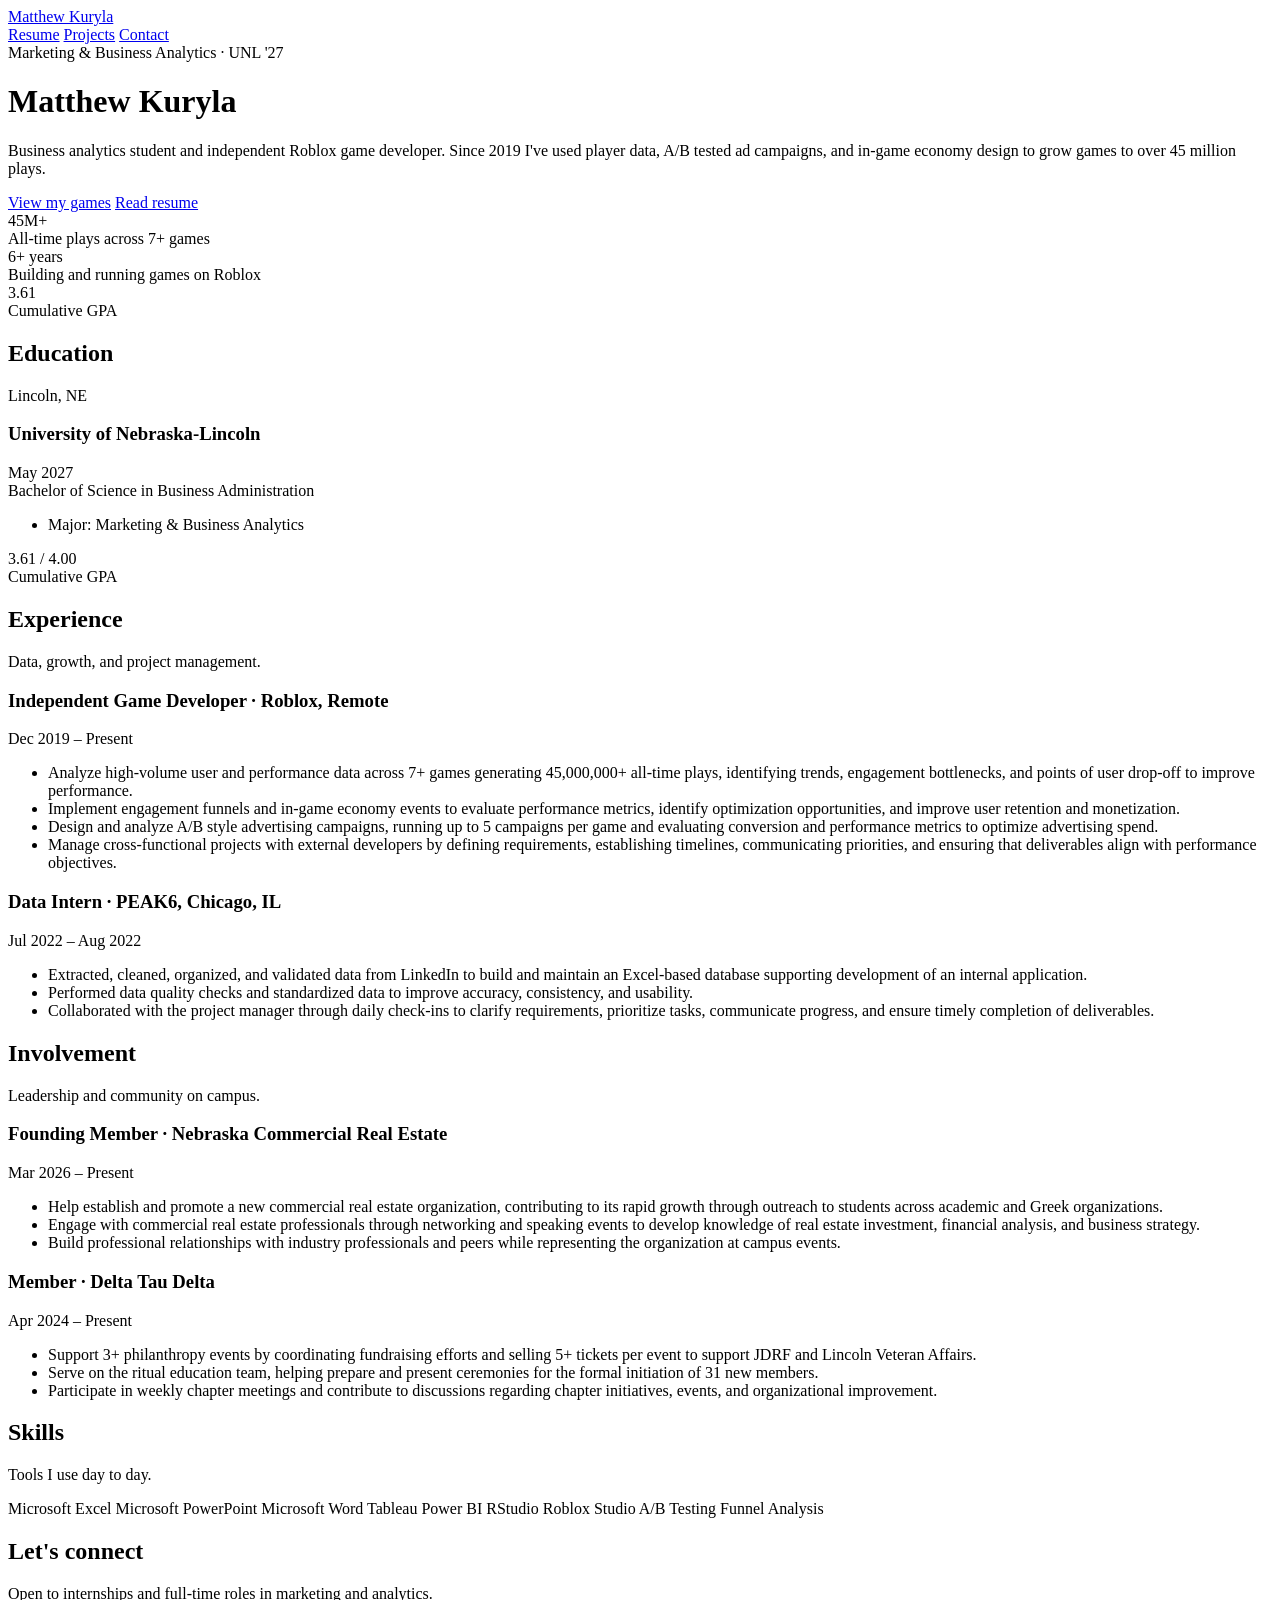
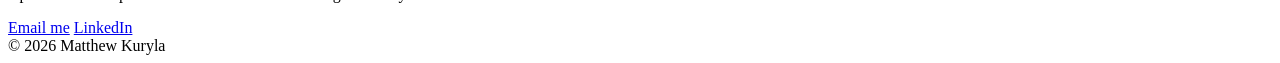
==== index.html @ f6abcd12 "Add files via upload" ====
<!DOCTYPE html>
<html lang="en">
<head>
  <meta charset="UTF-8">
  <meta name="viewport" content="width=device-width, initial-scale=1.0">
  <title>Matthew Kuryla</title>
  <meta name="description" content="Matthew Kuryla: marketing & business analytics student at the University of Nebraska-Lincoln and independent Roblox game developer with 45M+ plays.">
  <link rel="preconnect" href="https://fonts.googleapis.com">
  <link rel="preconnect" href="https://fonts.gstatic.com" crossorigin>
  <link href="https://fonts.googleapis.com/css2?family=Inter:wght@400;500;600;700;800&display=swap" rel="stylesheet">
  <link rel="stylesheet" href="css/style.css">
</head>
<body>
  <nav class="nav">
    <div class="container">
      <a class="brand" href="index.html">Matthew Kuryla</a>
      <div class="nav-links">
        <a href="index.html" class="active">Resume</a>
        <a href="projects.html">Projects</a>
        <a href="#contact">Contact</a>
      </div>
    </div>
  </nav>

  <header class="hero">
    <div class="container">
      <span class="eyebrow">Marketing &amp; Business Analytics · UNL '27</span>
      <h1>Matthew Kuryla</h1>
      <p class="lead">Business analytics student and independent Roblox game developer. Since 2019 I've used player data, A/B tested ad campaigns, and in-game economy design to grow games to over 45 million plays.</p>
      <div class="btn-row">
        <a class="btn btn-primary" href="projects.html">View my games</a>
        <a class="btn btn-ghost" href="#experience">Read resume</a>
      </div>
      <div class="stats-strip">
        <div class="stat"><div class="num">45M+</div><div class="label">All-time plays across 7+ games</div></div>
        <div class="stat"><div class="num">6+ years</div><div class="label">Building and running games on Roblox</div></div>
        <div class="stat"><div class="num">3.61</div><div class="label">Cumulative GPA</div></div>
      </div>
    </div>
  </header>

  <section id="education">
    <div class="container">
      <h2 class="section-title">Education</h2>
      <p class="section-sub">Lincoln, NE</p>
      <div class="edu-grid">
        <div class="card entry">
          <div class="entry-head">
            <h3>University of Nebraska-Lincoln</h3>
            <span class="date">May 2027</span>
          </div>
          <div class="org">Bachelor of Science in Business Administration</div>
          <ul>
            <li>Major: Marketing &amp; Business Analytics</li>
          </ul>
        </div>
        <div class="card edu-meta">
          <div class="num">3.61 / 4.00</div>
          <div class="org">Cumulative GPA</div>
        </div>
      </div>
    </div>
  </section>

  <section id="experience">
    <div class="container">
      <h2 class="section-title">Experience</h2>
      <p class="section-sub">Data, growth, and project management.</p>
      <div class="timeline">
        <article class="card entry">
          <div class="entry-head">
            <h3>Independent Game Developer <span class="org">· Roblox, Remote</span></h3>
            <span class="date">Dec 2019 – Present</span>
          </div>
          <ul>
            <li>Analyze high-volume user and performance data across 7+ games generating 45,000,000+ all-time plays, identifying trends, engagement bottlenecks, and points of user drop-off to improve performance.</li>
            <li>Implement engagement funnels and in-game economy events to evaluate performance metrics, identify optimization opportunities, and improve user retention and monetization.</li>
            <li>Design and analyze A/B style advertising campaigns, running up to 5 campaigns per game and evaluating conversion and performance metrics to optimize advertising spend.</li>
            <li>Manage cross-functional projects with external developers by defining requirements, establishing timelines, communicating priorities, and ensuring that deliverables align with performance objectives.</li>
          </ul>
        </article>
        <article class="card entry">
          <div class="entry-head">
            <h3>Data Intern <span class="org">· PEAK6, Chicago, IL</span></h3>
            <span class="date">Jul 2022 – Aug 2022</span>
          </div>
          <ul>
            <li>Extracted, cleaned, organized, and validated data from LinkedIn to build and maintain an Excel-based database supporting development of an internal application.</li>
            <li>Performed data quality checks and standardized data to improve accuracy, consistency, and usability.</li>
            <li>Collaborated with the project manager through daily check-ins to clarify requirements, prioritize tasks, communicate progress, and ensure timely completion of deliverables.</li>
          </ul>
        </article>
      </div>
    </div>
  </section>

  <section id="involvement">
    <div class="container">
      <h2 class="section-title">Involvement</h2>
      <p class="section-sub">Leadership and community on campus.</p>
      <div class="timeline">
        <article class="card entry">
          <div class="entry-head">
            <h3>Founding Member <span class="org">· Nebraska Commercial Real Estate</span></h3>
            <span class="date">Mar 2026 – Present</span>
          </div>
          <ul>
            <li>Help establish and promote a new commercial real estate organization, contributing to its rapid growth through outreach to students across academic and Greek organizations.</li>
            <li>Engage with commercial real estate professionals through networking and speaking events to develop knowledge of real estate investment, financial analysis, and business strategy.</li>
            <li>Build professional relationships with industry professionals and peers while representing the organization at campus events.</li>
          </ul>
        </article>
        <article class="card entry">
          <div class="entry-head">
            <h3>Member <span class="org">· Delta Tau Delta</span></h3>
            <span class="date">Apr 2024 – Present</span>
          </div>
          <ul>
            <li>Support 3+ philanthropy events by coordinating fundraising efforts and selling 5+ tickets per event to support JDRF and Lincoln Veteran Affairs.</li>
            <li>Serve on the ritual education team, helping prepare and present ceremonies for the formal initiation of 31 new members.</li>
            <li>Participate in weekly chapter meetings and contribute to discussions regarding chapter initiatives, events, and organizational improvement.</li>
          </ul>
        </article>
      </div>
    </div>
  </section>

  <section id="skills">
    <div class="container">
      <h2 class="section-title">Skills</h2>
      <p class="section-sub">Tools I use day to day.</p>
      <div class="chips">
        <span class="chip">Microsoft Excel</span>
        <span class="chip">Microsoft PowerPoint</span>
        <span class="chip">Microsoft Word</span>
        <span class="chip">Tableau</span>
        <span class="chip">Power BI</span>
        <span class="chip">RStudio</span>
        <span class="chip">Roblox Studio</span>
        <span class="chip">A/B Testing</span>
        <span class="chip">Funnel Analysis</span>
      </div>
    </div>
  </section>

  <section id="contact" class="contact">
    <div class="container">
      <h2 class="section-title">Let's connect</h2>
      <p class="section-sub">Open to internships and full-time roles in marketing and analytics.</p>
      <div class="btn-row">
        <a class="btn btn-primary" href="mailto:YOUR_EMAIL_HERE">Email me</a>
        <a class="btn btn-ghost" href="YOUR_LINKEDIN_URL_HERE" target="_blank" rel="noopener">LinkedIn</a>
      </div>
    </div>
  </section>

  <footer>
    <div class="container">© <span id="year"></span> Matthew Kuryla</div>
  </footer>

  <script>document.getElementById("year").textContent = new Date().getFullYear();</script>
</body>
</html>
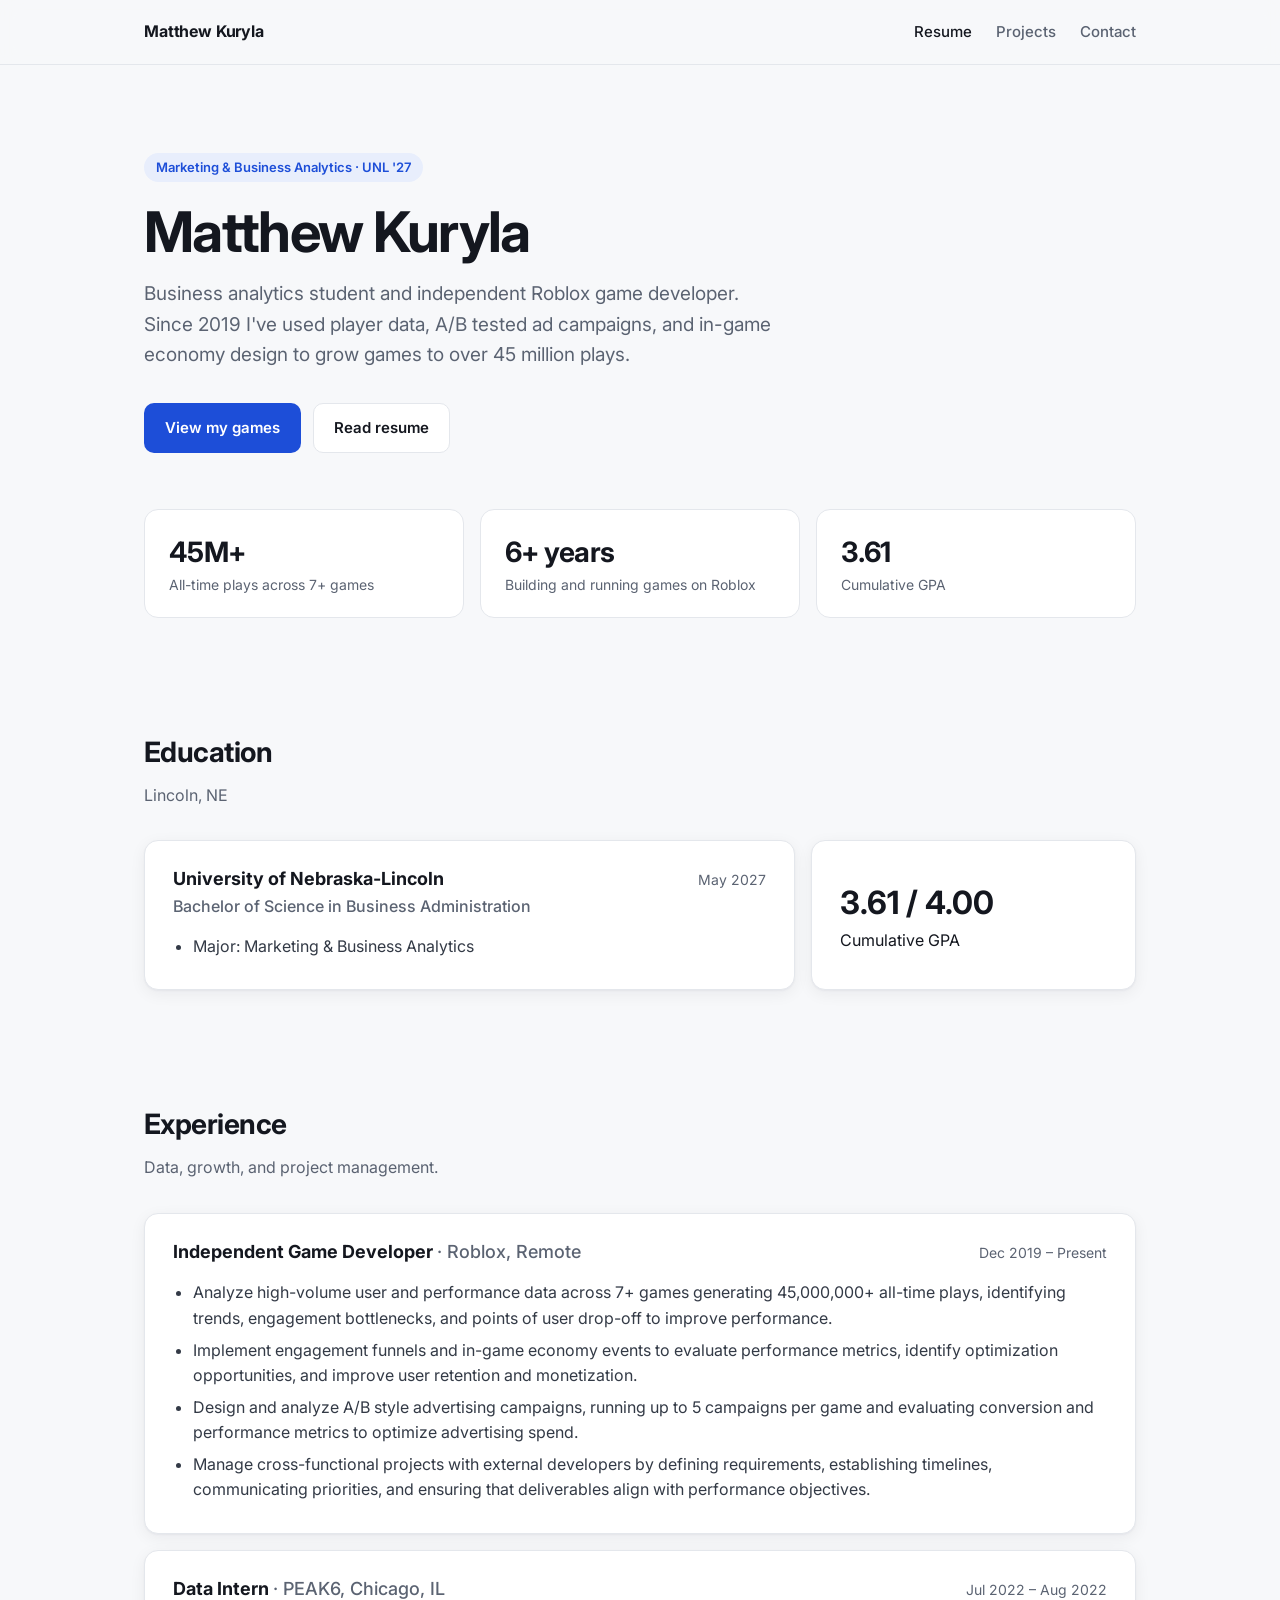
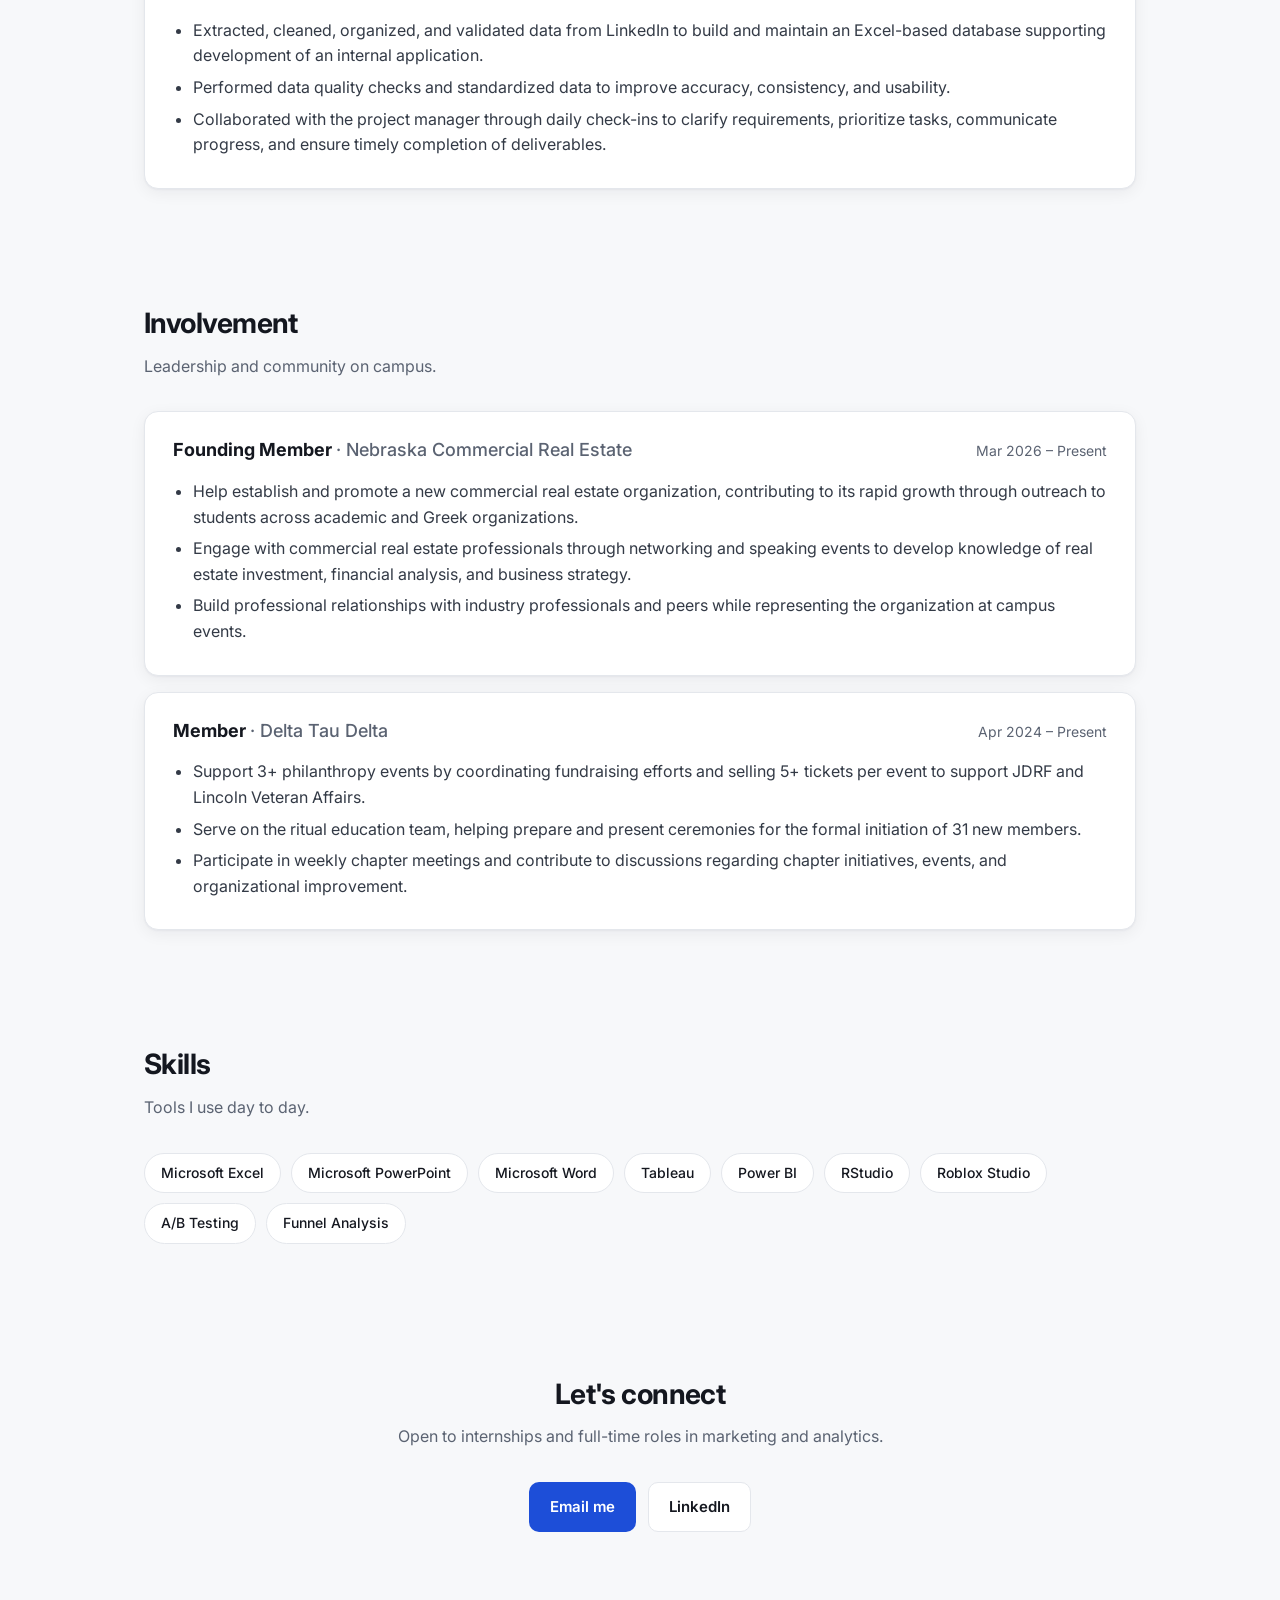
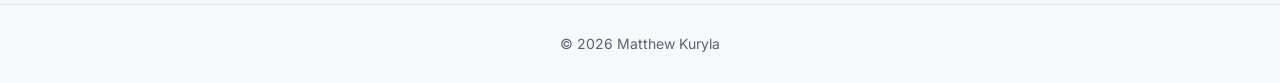
==== commit 4f927e65: "Add files via upload" ====
--- a/index.html
+++ b/index.html
@@ -8,7 +8,7 @@
   <link rel="preconnect" href="https://fonts.googleapis.com">
   <link rel="preconnect" href="https://fonts.gstatic.com" crossorigin>
   <link href="https://fonts.googleapis.com/css2?family=Inter:wght@400;500;600;700;800&display=swap" rel="stylesheet">
-  <link rel="stylesheet" href="css/style.css">
+  <link rel="stylesheet" href="style.css">
 </head>
 <body>
   <nav class="nav">
--- a/style.css
+++ b/style.css
@@ -0,0 +1,198 @@
+:root {
+  --bg: #f7f8fa;
+  --surface: #ffffff;
+  --text: #14171f;
+  --muted: #5b6372;
+  --line: #e4e7ec;
+  --accent: #1d4ed8;
+  --accent-soft: #e8eefc;
+  --live: #16a34a;
+  --radius: 14px;
+  --shadow: 0 1px 2px rgba(16, 24, 40, 0.04), 0 4px 16px rgba(16, 24, 40, 0.06);
+}
+
+* { box-sizing: border-box; }
+
+html { scroll-behavior: smooth; }
+
+body {
+  margin: 0;
+  font-family: "Inter", system-ui, -apple-system, "Segoe UI", Roboto, sans-serif;
+  background: var(--bg);
+  color: var(--text);
+  line-height: 1.6;
+  -webkit-font-smoothing: antialiased;
+}
+
+a { color: var(--accent); text-decoration: none; }
+a:hover { text-decoration: underline; }
+
+.container { max-width: 1040px; margin: 0 auto; padding: 0 24px; }
+
+.nav {
+  position: sticky;
+  top: 0;
+  z-index: 10;
+  background: rgba(247, 248, 250, 0.85);
+  backdrop-filter: blur(10px);
+  border-bottom: 1px solid var(--line);
+}
+.nav .container { display: flex; align-items: center; justify-content: space-between; height: 64px; }
+.brand { font-weight: 700; color: var(--text); letter-spacing: -0.01em; }
+.brand:hover { text-decoration: none; }
+.nav-links { display: flex; gap: 24px; }
+.nav-links a { color: var(--muted); font-weight: 500; font-size: 15px; }
+.nav-links a:hover, .nav-links a.active { color: var(--text); text-decoration: none; }
+
+.hero { padding: 88px 0 56px; }
+.eyebrow {
+  display: inline-block;
+  font-size: 13px;
+  font-weight: 600;
+  color: var(--accent);
+  background: var(--accent-soft);
+  padding: 4px 12px;
+  border-radius: 999px;
+  margin-bottom: 20px;
+}
+.hero h1 { font-size: clamp(36px, 6vw, 56px); line-height: 1.1; letter-spacing: -0.03em; margin: 0 0 16px; }
+.hero p.lead { font-size: 19px; color: var(--muted); max-width: 640px; margin: 0 0 32px; }
+
+.btn-row { display: flex; gap: 12px; flex-wrap: wrap; }
+.btn {
+  display: inline-flex;
+  align-items: center;
+  gap: 8px;
+  padding: 12px 20px;
+  border-radius: 10px;
+  font-weight: 600;
+  font-size: 15px;
+  border: 1px solid transparent;
+}
+.btn:hover { text-decoration: none; }
+.btn-primary { background: var(--accent); color: #fff; }
+.btn-primary:hover { background: #1e40af; }
+.btn-ghost { background: var(--surface); color: var(--text); border-color: var(--line); }
+.btn-ghost:hover { border-color: #cfd4dc; }
+
+.stats-strip {
+  display: grid;
+  grid-template-columns: repeat(3, 1fr);
+  gap: 16px;
+  margin-top: 56px;
+}
+.stat {
+  background: var(--surface);
+  border: 1px solid var(--line);
+  border-radius: var(--radius);
+  padding: 20px 24px;
+}
+.stat .num { font-size: 28px; font-weight: 700; letter-spacing: -0.02em; }
+.stat .label { color: var(--muted); font-size: 14px; }
+
+section { padding: 56px 0; }
+.section-title { font-size: 28px; letter-spacing: -0.02em; margin: 0 0 8px; }
+.section-sub { color: var(--muted); margin: 0 0 32px; }
+
+.card {
+  background: var(--surface);
+  border: 1px solid var(--line);
+  border-radius: var(--radius);
+  box-shadow: var(--shadow);
+}
+
+.timeline { display: grid; gap: 16px; }
+.entry { padding: 24px 28px; }
+.entry-head { display: flex; justify-content: space-between; gap: 16px; flex-wrap: wrap; align-items: baseline; }
+.entry h3 { margin: 0; font-size: 18px; }
+.entry .org { color: var(--muted); font-weight: 500; }
+.entry .date { color: var(--muted); font-size: 14px; white-space: nowrap; }
+.entry ul { margin: 14px 0 0; padding-left: 20px; color: #333a46; }
+.entry li { margin-bottom: 6px; }
+
+.edu-grid { display: grid; grid-template-columns: 2fr 1fr; gap: 16px; }
+.edu-meta { display: flex; flex-direction: column; justify-content: center; padding: 24px 28px; }
+.edu-meta .num { font-size: 32px; font-weight: 700; }
+
+.chips { display: flex; flex-wrap: wrap; gap: 10px; }
+.chip {
+  background: var(--surface);
+  border: 1px solid var(--line);
+  border-radius: 999px;
+  padding: 8px 16px;
+  font-weight: 500;
+  font-size: 14px;
+}
+
+.live-panel {
+  display: grid;
+  grid-template-columns: 1fr 1fr;
+  gap: 16px;
+  margin-bottom: 40px;
+}
+.live-box { padding: 28px 32px; }
+.live-box .label { color: var(--muted); font-weight: 500; display: flex; align-items: center; gap: 8px; }
+.live-box .big { font-size: clamp(36px, 6vw, 52px); font-weight: 800; letter-spacing: -0.03em; font-variant-numeric: tabular-nums; }
+.live-dot {
+  width: 9px; height: 9px; border-radius: 50%;
+  background: var(--live);
+  box-shadow: 0 0 0 0 rgba(22, 163, 74, 0.5);
+  animation: pulse 1.8s infinite;
+}
+.live-dot.off { background: #9ca3af; animation: none; }
+@keyframes pulse {
+  0% { box-shadow: 0 0 0 0 rgba(22, 163, 74, 0.5); }
+  70% { box-shadow: 0 0 0 9px rgba(22, 163, 74, 0); }
+  100% { box-shadow: 0 0 0 0 rgba(22, 163, 74, 0); }
+}
+.updated { color: var(--muted); font-size: 13px; margin-top: -24px; margin-bottom: 32px; }
+
+.games { display: grid; gap: 20px; }
+.game {
+  display: grid;
+  grid-template-columns: 360px 1fr;
+  overflow: hidden;
+  transition: transform 0.2s ease, box-shadow 0.2s ease;
+}
+.game:hover { transform: translateY(-2px); box-shadow: 0 8px 28px rgba(16, 24, 40, 0.1); }
+.thumb {
+  position: relative;
+  background: linear-gradient(135deg, #dbe4f7, #eef1f6);
+  min-height: 203px;
+  overflow: hidden;
+}
+.thumb img { position: absolute; inset: 0; width: 100%; height: 100%; object-fit: cover; display: block; }
+.rank {
+  position: absolute; top: 12px; left: 12px;
+  background: rgba(20, 23, 31, 0.8); color: #fff;
+  font-weight: 700; font-size: 13px;
+  padding: 4px 10px; border-radius: 8px;
+}
+.game-body { padding: 24px 28px; display: flex; flex-direction: column; gap: 12px; }
+.game-body h3 { margin: 0; font-size: 21px; letter-spacing: -0.01em; }
+.studio { color: var(--muted); font-size: 14px; margin-top: -8px; }
+.game-stats { display: flex; gap: 24px; flex-wrap: wrap; }
+.game-stats div { font-size: 14px; color: var(--muted); }
+.game-stats strong { display: block; font-size: 20px; color: var(--text); font-variant-numeric: tabular-nums; }
+.playing-now strong { color: var(--live); }
+.bio { color: #333a46; margin: 0; }
+.bio.placeholder { color: var(--muted); font-style: italic; }
+.game-body .btn { align-self: flex-start; margin-top: auto; }
+
+.contact { text-align: center; padding: 72px 0; }
+.contact .btn-row { justify-content: center; }
+
+footer { border-top: 1px solid var(--line); padding: 28px 0; color: var(--muted); font-size: 14px; text-align: center; }
+
+@media (max-width: 820px) {
+  .game { grid-template-columns: 1fr; }
+  .thumb { aspect-ratio: 16 / 9; min-height: 0; }
+  .stats-strip, .live-panel, .edu-grid { grid-template-columns: 1fr; }
+}
+
+@media (max-width: 480px) {
+  .container { padding: 0 16px; }
+  .nav-links { gap: 16px; }
+  .hero { padding: 56px 0 40px; }
+  .entry, .live-box, .game-body { padding: 20px; }
+}
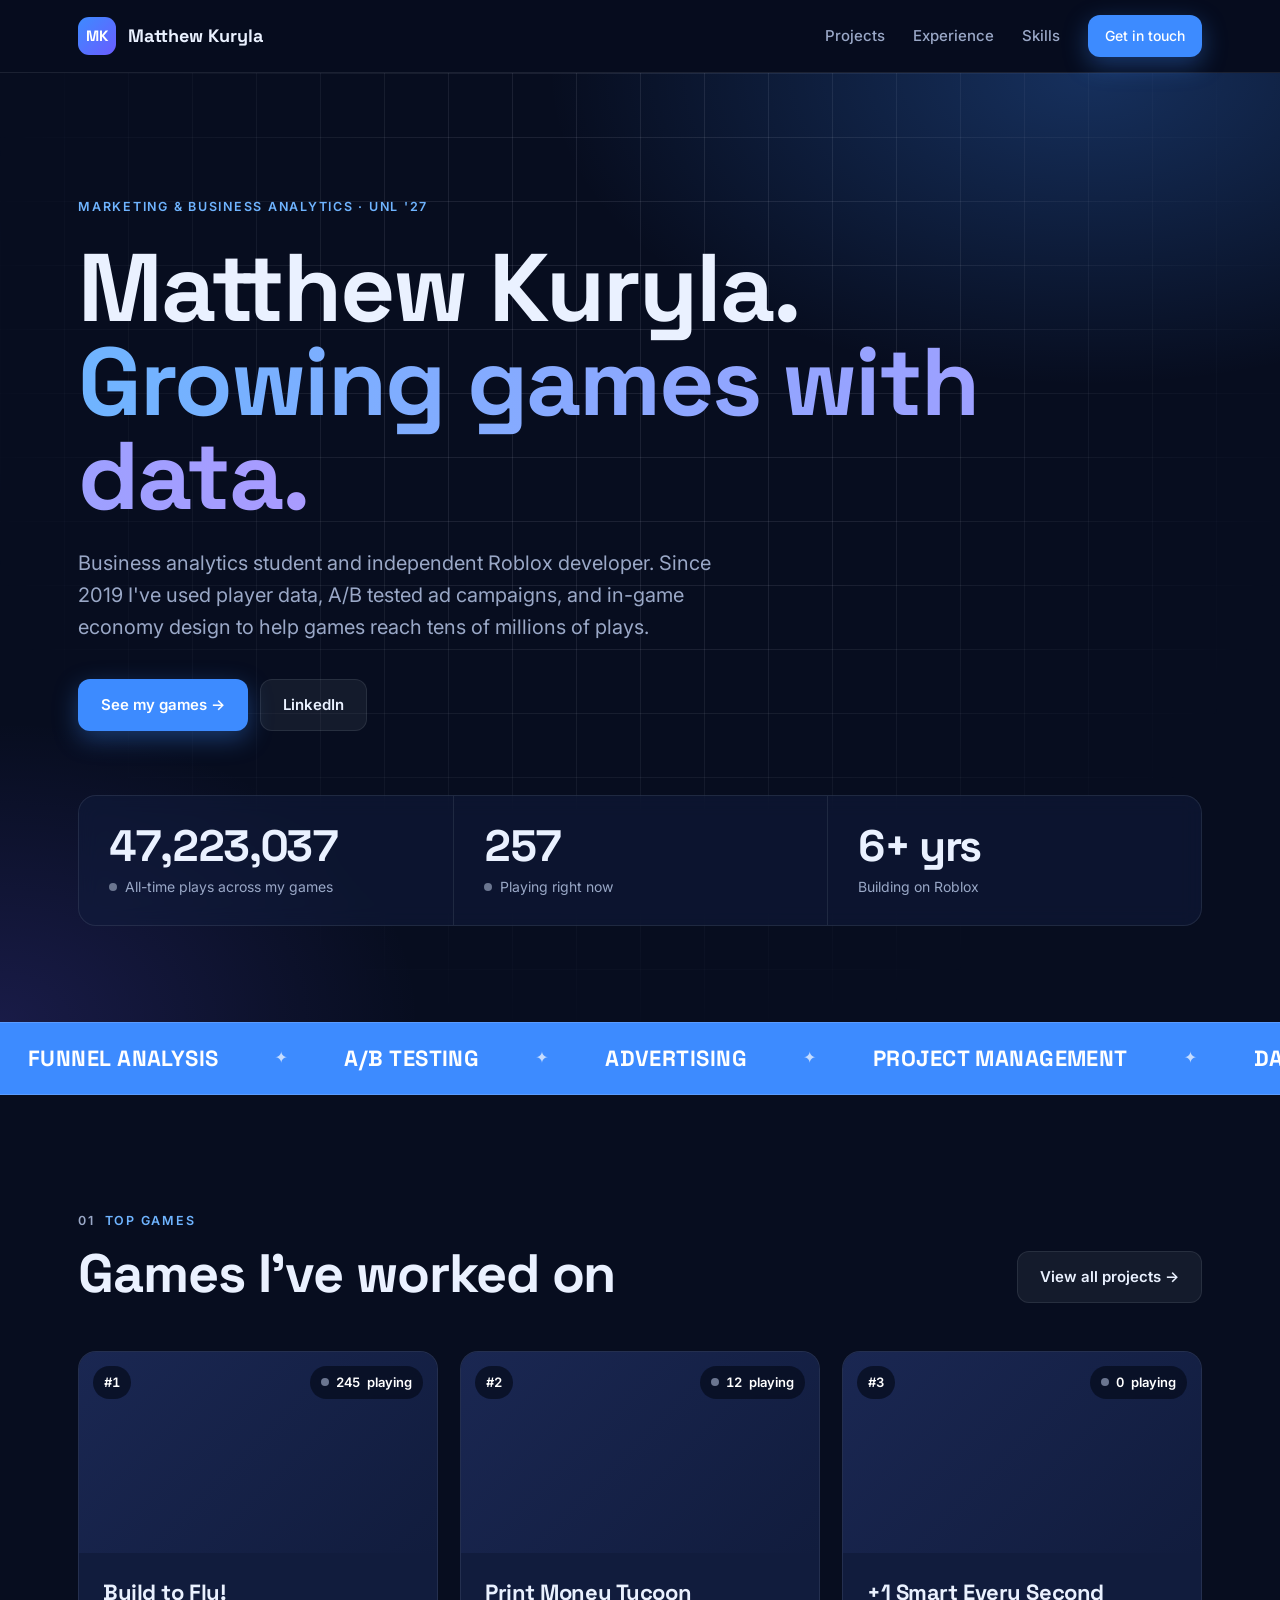
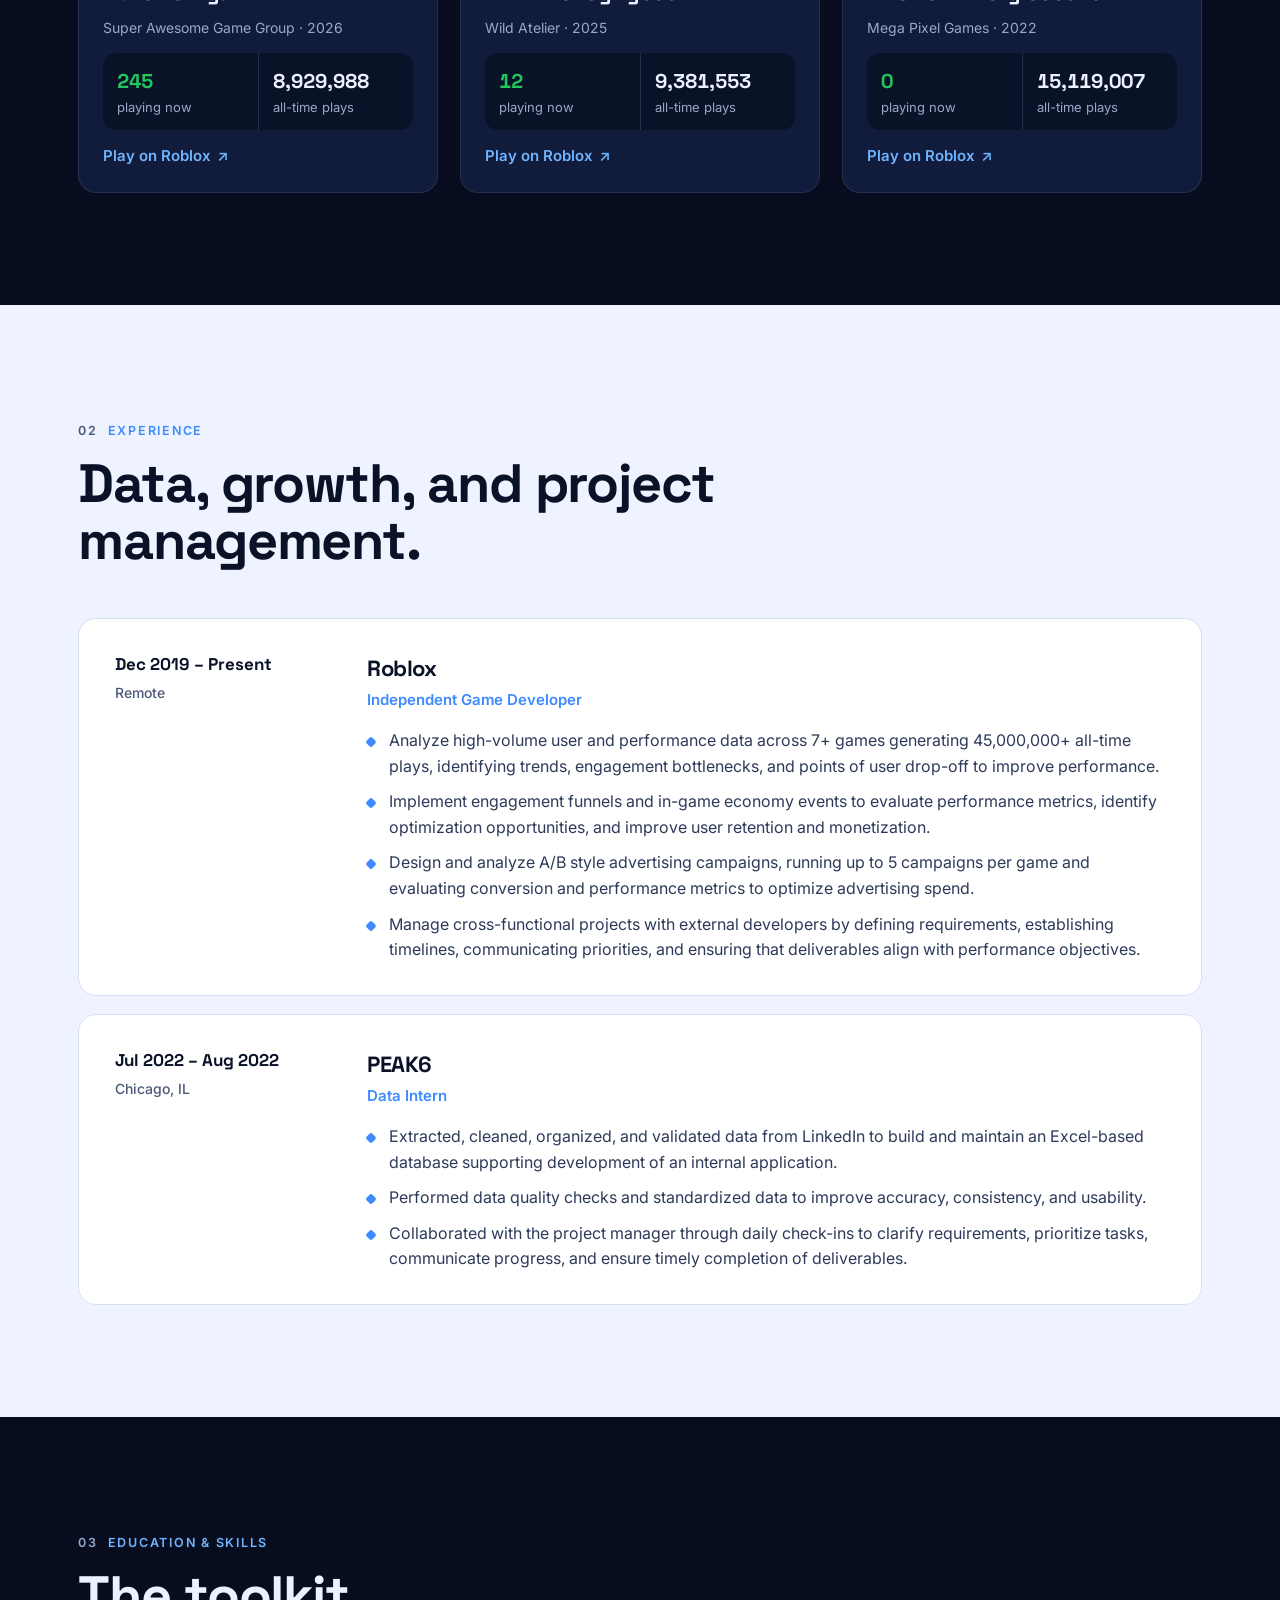
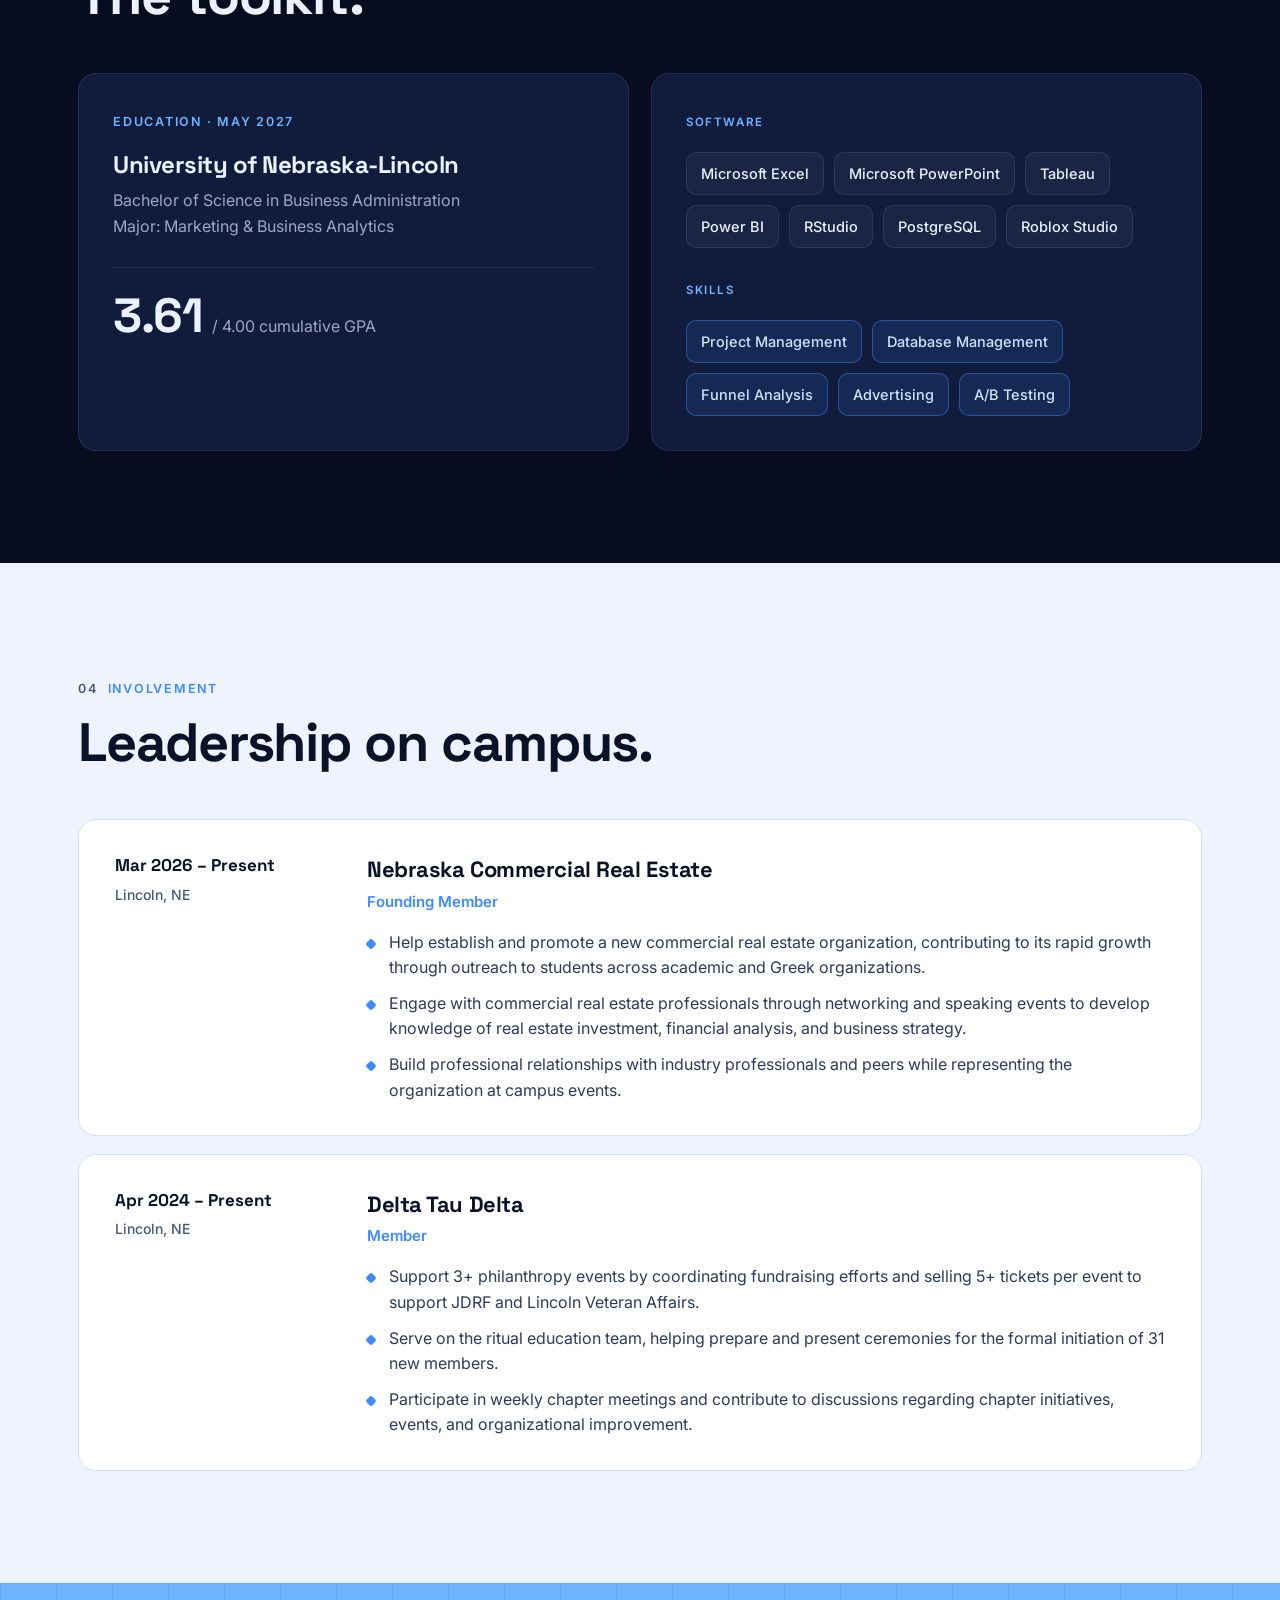
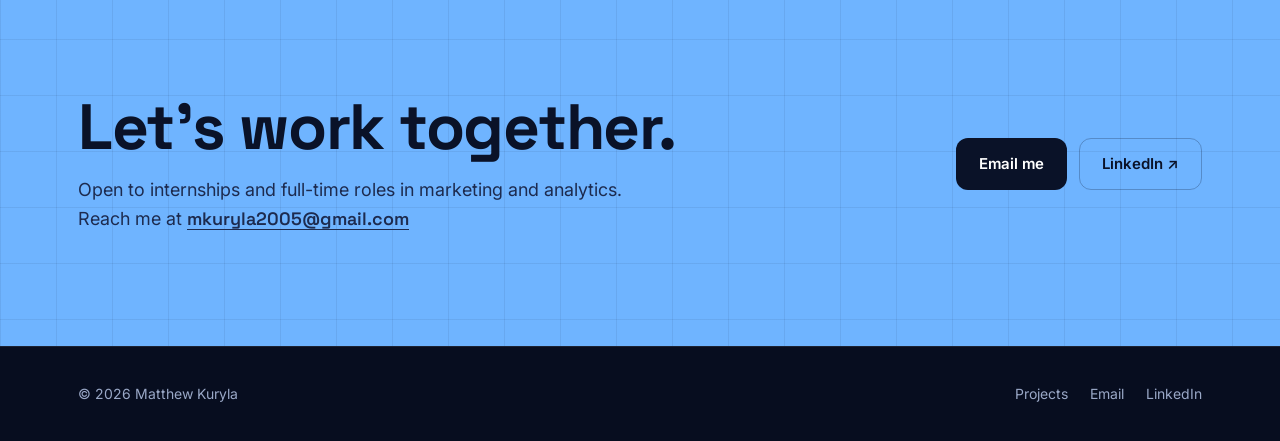
==== commit 47cfbd28: "Redesign portfolio site" ====
--- a/index.html
+++ b/index.html
@@ -3,161 +3,217 @@
 <head>
   <meta charset="UTF-8">
   <meta name="viewport" content="width=device-width, initial-scale=1.0">
-  <title>Matthew Kuryla</title>
+  <title>Matthew Kuryla · Analytics & Roblox Development</title>
   <meta name="description" content="Matthew Kuryla: marketing & business analytics student at the University of Nebraska-Lincoln and independent Roblox game developer with 45M+ plays.">
+  <meta name="theme-color" content="#070d1f">
   <link rel="preconnect" href="https://fonts.googleapis.com">
   <link rel="preconnect" href="https://fonts.gstatic.com" crossorigin>
-  <link href="https://fonts.googleapis.com/css2?family=Inter:wght@400;500;600;700;800&display=swap" rel="stylesheet">
+  <link href="https://fonts.googleapis.com/css2?family=Inter:wght@400;500;600;700&family=Space+Grotesk:wght@500;600;700&display=swap" rel="stylesheet">
   <link rel="stylesheet" href="style.css">
 </head>
 <body>
   <nav class="nav">
     <div class="container">
-      <a class="brand" href="index.html">Matthew Kuryla</a>
+      <a class="brand" href="index.html"><span class="mono">MK</span><span class="name">Matthew Kuryla</span></a>
       <div class="nav-links">
-        <a href="index.html" class="active">Resume</a>
         <a href="projects.html">Projects</a>
-        <a href="#contact">Contact</a>
+        <a href="#experience">Experience</a>
+        <a href="#skills">Skills</a>
+        <a class="btn btn-primary" href="#contact">Get in touch</a>
       </div>
     </div>
   </nav>
 
   <header class="hero">
+    <div class="hero-bg" id="hero-bg" aria-hidden="true"></div>
     <div class="container">
       <span class="eyebrow">Marketing &amp; Business Analytics · UNL '27</span>
-      <h1>Matthew Kuryla</h1>
-      <p class="lead">Business analytics student and independent Roblox game developer. Since 2019 I've used player data, A/B tested ad campaigns, and in-game economy design to grow games to over 45 million plays.</p>
+      <h1>Matthew Kuryla.<br><span class="grad">Growing games with data.</span></h1>
+      <p class="lead">Business analytics student and independent Roblox developer. Since 2019 I've used player data, A/B tested ad campaigns, and in-game economy design to help games reach tens of millions of plays.</p>
       <div class="btn-row">
-        <a class="btn btn-primary" href="projects.html">View my games</a>
-        <a class="btn btn-ghost" href="#experience">Read resume</a>
-      </div>
-      <div class="stats-strip">
-        <div class="stat"><div class="num">45M+</div><div class="label">All-time plays across 7+ games</div></div>
-        <div class="stat"><div class="num">6+ years</div><div class="label">Building and running games on Roblox</div></div>
-        <div class="stat"><div class="num">3.61</div><div class="label">Cumulative GPA</div></div>
+        <a class="btn btn-primary" href="projects.html">See my games →</a>
+        <a class="btn btn-ghost" href="https://www.linkedin.com/in/matthew-kuryla/" target="_blank" rel="noopener">LinkedIn</a>
+      </div>
+      <div class="hero-stats">
+        <div>
+          <div class="stat-num" data-total="visits">0</div>
+          <div class="stat-label"><span class="live-dot off total-dot"></span>All-time plays across my games</div>
+        </div>
+        <div>
+          <div class="stat-num" data-total="playing">0</div>
+          <div class="stat-label"><span class="live-dot off total-dot"></span>Playing right now</div>
+        </div>
+        <div>
+          <div class="stat-num">6+ yrs</div>
+          <div class="stat-label">Building on Roblox</div>
+        </div>
       </div>
     </div>
   </header>
 
-  <section id="education">
-    <div class="container">
-      <h2 class="section-title">Education</h2>
-      <p class="section-sub">Lincoln, NE</p>
-      <div class="edu-grid">
-        <div class="card entry">
-          <div class="entry-head">
-            <h3>University of Nebraska-Lincoln</h3>
-            <span class="date">May 2027</span>
-          </div>
-          <div class="org">Bachelor of Science in Business Administration</div>
-          <ul>
-            <li>Major: Marketing &amp; Business Analytics</li>
-          </ul>
-        </div>
-        <div class="card edu-meta">
-          <div class="num">3.61 / 4.00</div>
-          <div class="org">Cumulative GPA</div>
-        </div>
-      </div>
-    </div>
-  </section>
-
-  <section id="experience">
-    <div class="container">
-      <h2 class="section-title">Experience</h2>
-      <p class="section-sub">Data, growth, and project management.</p>
+  <div class="marquee" aria-hidden="true">
+    <div class="marquee-track">
+      <span>Funnel Analysis</span><span>A/B Testing</span><span>Advertising</span><span>Project Management</span><span>Database Management</span><span>Power BI</span><span>Tableau</span><span>PostgreSQL</span><span>Roblox Studio</span>
+      <span>Funnel Analysis</span><span>A/B Testing</span><span>Advertising</span><span>Project Management</span><span>Database Management</span><span>Power BI</span><span>Tableau</span><span>PostgreSQL</span><span>Roblox Studio</span>
+    </div>
+  </div>
+
+  <section id="games-preview">
+    <div class="container">
+      <div class="section-head reveal">
+        <div>
+          <span class="eyebrow"><span class="num">01</span> Top games</span>
+          <h2>Games I've worked on</h2>
+        </div>
+        <a class="btn btn-ghost" href="projects.html">View all projects →</a>
+      </div>
+      <div class="games-grid three" id="games" data-limit="3"></div>
+    </div>
+  </section>
+
+  <section id="experience" class="light">
+    <div class="container">
+      <div class="section-head reveal">
+        <div>
+          <span class="eyebrow"><span class="num">02</span> Experience</span>
+          <h2>Data, growth, and project management.</h2>
+        </div>
+      </div>
       <div class="timeline">
-        <article class="card entry">
-          <div class="entry-head">
-            <h3>Independent Game Developer <span class="org">· Roblox, Remote</span></h3>
-            <span class="date">Dec 2019 – Present</span>
-          </div>
-          <ul>
-            <li>Analyze high-volume user and performance data across 7+ games generating 45,000,000+ all-time plays, identifying trends, engagement bottlenecks, and points of user drop-off to improve performance.</li>
-            <li>Implement engagement funnels and in-game economy events to evaluate performance metrics, identify optimization opportunities, and improve user retention and monetization.</li>
-            <li>Design and analyze A/B style advertising campaigns, running up to 5 campaigns per game and evaluating conversion and performance metrics to optimize advertising spend.</li>
-            <li>Manage cross-functional projects with external developers by defining requirements, establishing timelines, communicating priorities, and ensuring that deliverables align with performance objectives.</li>
-          </ul>
-        </article>
-        <article class="card entry">
-          <div class="entry-head">
-            <h3>Data Intern <span class="org">· PEAK6, Chicago, IL</span></h3>
-            <span class="date">Jul 2022 – Aug 2022</span>
-          </div>
-          <ul>
-            <li>Extracted, cleaned, organized, and validated data from LinkedIn to build and maintain an Excel-based database supporting development of an internal application.</li>
-            <li>Performed data quality checks and standardized data to improve accuracy, consistency, and usability.</li>
-            <li>Collaborated with the project manager through daily check-ins to clarify requirements, prioritize tasks, communicate progress, and ensure timely completion of deliverables.</li>
-          </ul>
-        </article>
-      </div>
-    </div>
-  </section>
-
-  <section id="involvement">
-    <div class="container">
-      <h2 class="section-title">Involvement</h2>
-      <p class="section-sub">Leadership and community on campus.</p>
+        <article class="entry reveal">
+          <div class="when"><strong>Dec 2019 – Present</strong>Remote</div>
+          <div>
+            <h3>Roblox</h3>
+            <div class="role">Independent Game Developer</div>
+            <ul>
+              <li>Analyze high-volume user and performance data across 7+ games generating 45,000,000+ all-time plays, identifying trends, engagement bottlenecks, and points of user drop-off to improve performance.</li>
+              <li>Implement engagement funnels and in-game economy events to evaluate performance metrics, identify optimization opportunities, and improve user retention and monetization.</li>
+              <li>Design and analyze A/B style advertising campaigns, running up to 5 campaigns per game and evaluating conversion and performance metrics to optimize advertising spend.</li>
+              <li>Manage cross-functional projects with external developers by defining requirements, establishing timelines, communicating priorities, and ensuring that deliverables align with performance objectives.</li>
+            </ul>
+          </div>
+        </article>
+        <article class="entry reveal">
+          <div class="when"><strong>Jul 2022 – Aug 2022</strong>Chicago, IL</div>
+          <div>
+            <h3>PEAK6</h3>
+            <div class="role">Data Intern</div>
+            <ul>
+              <li>Extracted, cleaned, organized, and validated data from LinkedIn to build and maintain an Excel-based database supporting development of an internal application.</li>
+              <li>Performed data quality checks and standardized data to improve accuracy, consistency, and usability.</li>
+              <li>Collaborated with the project manager through daily check-ins to clarify requirements, prioritize tasks, communicate progress, and ensure timely completion of deliverables.</li>
+            </ul>
+          </div>
+        </article>
+      </div>
+    </div>
+  </section>
+
+  <section id="skills">
+    <div class="container">
+      <div class="section-head reveal">
+        <div>
+          <span class="eyebrow"><span class="num">03</span> Education &amp; skills</span>
+          <h2>The toolkit.</h2>
+        </div>
+      </div>
+      <div class="split">
+        <div class="panel reveal">
+          <span class="eyebrow">Education · May 2027</span>
+          <h3>University of Nebraska-Lincoln</h3>
+          <div class="sub">Bachelor of Science in Business Administration<br>Major: Marketing &amp; Business Analytics</div>
+          <div class="gpa"><strong>3.61</strong><span>/ 4.00 cumulative GPA</span></div>
+        </div>
+        <div class="panel reveal">
+          <div class="skill-group">
+            <span class="eyebrow">Software</span>
+            <div class="chips">
+              <span class="chip">Microsoft Excel</span>
+              <span class="chip">Microsoft PowerPoint</span>
+              <span class="chip">Tableau</span>
+              <span class="chip">Power BI</span>
+              <span class="chip">RStudio</span>
+              <span class="chip">PostgreSQL</span>
+              <span class="chip">Roblox Studio</span>
+            </div>
+          </div>
+          <div class="skill-group">
+            <span class="eyebrow">Skills</span>
+            <div class="chips">
+              <span class="chip accent">Project Management</span>
+              <span class="chip accent">Database Management</span>
+              <span class="chip accent">Funnel Analysis</span>
+              <span class="chip accent">Advertising</span>
+              <span class="chip accent">A/B Testing</span>
+            </div>
+          </div>
+        </div>
+      </div>
+    </div>
+  </section>
+
+  <section id="involvement" class="light">
+    <div class="container">
+      <div class="section-head reveal">
+        <div>
+          <span class="eyebrow"><span class="num">04</span> Involvement</span>
+          <h2>Leadership on campus.</h2>
+        </div>
+      </div>
       <div class="timeline">
-        <article class="card entry">
-          <div class="entry-head">
-            <h3>Founding Member <span class="org">· Nebraska Commercial Real Estate</span></h3>
-            <span class="date">Mar 2026 – Present</span>
-          </div>
-          <ul>
-            <li>Help establish and promote a new commercial real estate organization, contributing to its rapid growth through outreach to students across academic and Greek organizations.</li>
-            <li>Engage with commercial real estate professionals through networking and speaking events to develop knowledge of real estate investment, financial analysis, and business strategy.</li>
-            <li>Build professional relationships with industry professionals and peers while representing the organization at campus events.</li>
-          </ul>
-        </article>
-        <article class="card entry">
-          <div class="entry-head">
-            <h3>Member <span class="org">· Delta Tau Delta</span></h3>
-            <span class="date">Apr 2024 – Present</span>
-          </div>
-          <ul>
-            <li>Support 3+ philanthropy events by coordinating fundraising efforts and selling 5+ tickets per event to support JDRF and Lincoln Veteran Affairs.</li>
-            <li>Serve on the ritual education team, helping prepare and present ceremonies for the formal initiation of 31 new members.</li>
-            <li>Participate in weekly chapter meetings and contribute to discussions regarding chapter initiatives, events, and organizational improvement.</li>
-          </ul>
-        </article>
-      </div>
-    </div>
-  </section>
-
-  <section id="skills">
-    <div class="container">
-      <h2 class="section-title">Skills</h2>
-      <p class="section-sub">Tools I use day to day.</p>
-      <div class="chips">
-        <span class="chip">Microsoft Excel</span>
-        <span class="chip">Microsoft PowerPoint</span>
-        <span class="chip">Microsoft Word</span>
-        <span class="chip">Tableau</span>
-        <span class="chip">Power BI</span>
-        <span class="chip">RStudio</span>
-        <span class="chip">Roblox Studio</span>
-        <span class="chip">A/B Testing</span>
-        <span class="chip">Funnel Analysis</span>
-      </div>
-    </div>
-  </section>
-
-  <section id="contact" class="contact">
-    <div class="container">
-      <h2 class="section-title">Let's connect</h2>
-      <p class="section-sub">Open to internships and full-time roles in marketing and analytics.</p>
-      <div class="btn-row">
-        <a class="btn btn-primary" href="mailto:YOUR_EMAIL_HERE">Email me</a>
-        <a class="btn btn-ghost" href="YOUR_LINKEDIN_URL_HERE" target="_blank" rel="noopener">LinkedIn</a>
+        <article class="entry reveal">
+          <div class="when"><strong>Mar 2026 – Present</strong>Lincoln, NE</div>
+          <div>
+            <h3>Nebraska Commercial Real Estate</h3>
+            <div class="role">Founding Member</div>
+            <ul>
+              <li>Help establish and promote a new commercial real estate organization, contributing to its rapid growth through outreach to students across academic and Greek organizations.</li>
+              <li>Engage with commercial real estate professionals through networking and speaking events to develop knowledge of real estate investment, financial analysis, and business strategy.</li>
+              <li>Build professional relationships with industry professionals and peers while representing the organization at campus events.</li>
+            </ul>
+          </div>
+        </article>
+        <article class="entry reveal">
+          <div class="when"><strong>Apr 2024 – Present</strong>Lincoln, NE</div>
+          <div>
+            <h3>Delta Tau Delta</h3>
+            <div class="role">Member</div>
+            <ul>
+              <li>Support 3+ philanthropy events by coordinating fundraising efforts and selling 5+ tickets per event to support JDRF and Lincoln Veteran Affairs.</li>
+              <li>Serve on the ritual education team, helping prepare and present ceremonies for the formal initiation of 31 new members.</li>
+              <li>Participate in weekly chapter meetings and contribute to discussions regarding chapter initiatives, events, and organizational improvement.</li>
+            </ul>
+          </div>
+        </article>
+      </div>
+    </div>
+  </section>
+
+  <section id="contact" class="cta">
+    <div class="container">
+      <div class="reveal">
+        <h2>Let's work together.</h2>
+        <p>Open to internships and full-time roles in marketing and analytics.<br>Reach me at <a class="email" href="mailto:mkuryla2005@gmail.com">mkuryla2005@gmail.com</a></p>
+      </div>
+      <div class="btn-row reveal">
+        <a class="btn btn-dark" href="mailto:mkuryla2005@gmail.com">Email me</a>
+        <a class="btn btn-outline-dark" href="https://www.linkedin.com/in/matthew-kuryla/" target="_blank" rel="noopener">LinkedIn ↗</a>
       </div>
     </div>
   </section>
 
   <footer>
-    <div class="container">© <span id="year"></span> Matthew Kuryla</div>
+    <div class="container">
+      <div>© <span class="year"></span> Matthew Kuryla</div>
+      <div class="foot-links">
+        <a href="projects.html">Projects</a>
+        <a href="mailto:mkuryla2005@gmail.com">Email</a>
+        <a href="https://www.linkedin.com/in/matthew-kuryla/" target="_blank" rel="noopener">LinkedIn</a>
+      </div>
+    </div>
   </footer>
 
-  <script>document.getElementById("year").textContent = new Date().getFullYear();</script>
+  <script src="games.js"></script>
+  <script src="projects.js"></script>
 </body>
 </html>
--- a/style.css
+++ b/style.css
@@ -1,198 +1,390 @@
 :root {
-  --bg: #f7f8fa;
-  --surface: #ffffff;
-  --text: #14171f;
-  --muted: #5b6372;
-  --line: #e4e7ec;
-  --accent: #1d4ed8;
-  --accent-soft: #e8eefc;
-  --live: #16a34a;
-  --radius: 14px;
-  --shadow: 0 1px 2px rgba(16, 24, 40, 0.04), 0 4px 16px rgba(16, 24, 40, 0.06);
+  --ink: #070d1f;
+  --navy: #0a1228;
+  --navy-2: #111c3d;
+  --navy-3: #1a2752;
+  --line: rgba(234, 241, 255, 0.09);
+  --text: #eaf1ff;
+  --muted: #9aa8c7;
+  --accent: #3d8bff;
+  --accent-2: #6fb4ff;
+  --paper: #eef3ff;
+  --paper-2: #ffffff;
+  --paper-line: #d6e0f5;
+  --ink-text: #0a1228;
+  --ink-muted: #4a5878;
+  --live: #22c55e;
+  --radius: 18px;
+  --display: "Space Grotesk", "Inter", system-ui, sans-serif;
+  --body: "Inter", system-ui, -apple-system, "Segoe UI", Roboto, sans-serif;
 }
 
 * { box-sizing: border-box; }
 
-html { scroll-behavior: smooth; }
+html { scroll-behavior: smooth; scroll-padding-top: 80px; }
 
 body {
   margin: 0;
-  font-family: "Inter", system-ui, -apple-system, "Segoe UI", Roboto, sans-serif;
-  background: var(--bg);
+  font-family: var(--body);
+  background: var(--ink);
   color: var(--text);
   line-height: 1.6;
   -webkit-font-smoothing: antialiased;
-}
-
-a { color: var(--accent); text-decoration: none; }
-a:hover { text-decoration: underline; }
-
-.container { max-width: 1040px; margin: 0 auto; padding: 0 24px; }
+  overflow-x: hidden;
+}
+
+a { color: inherit; text-decoration: none; }
+img { display: block; max-width: 100%; }
+
+.container { max-width: 1180px; margin: 0 auto; padding: 0 28px; }
+
+.eyebrow {
+  display: inline-flex;
+  align-items: center;
+  gap: 10px;
+  font-size: 12.5px;
+  font-weight: 600;
+  letter-spacing: 0.14em;
+  text-transform: uppercase;
+  color: var(--accent-2);
+}
+.eyebrow .num { color: var(--muted); }
+.light .eyebrow { color: var(--accent); }
+.light .eyebrow .num { color: var(--ink-muted); }
+
+h1, h2, h3 { font-family: var(--display); letter-spacing: -0.02em; margin: 0; }
 
 .nav {
   position: sticky;
   top: 0;
-  z-index: 10;
-  background: rgba(247, 248, 250, 0.85);
-  backdrop-filter: blur(10px);
+  z-index: 50;
+  background: rgba(7, 13, 31, 0.72);
+  backdrop-filter: blur(14px);
+  -webkit-backdrop-filter: blur(14px);
   border-bottom: 1px solid var(--line);
 }
-.nav .container { display: flex; align-items: center; justify-content: space-between; height: 64px; }
-.brand { font-weight: 700; color: var(--text); letter-spacing: -0.01em; }
-.brand:hover { text-decoration: none; }
-.nav-links { display: flex; gap: 24px; }
-.nav-links a { color: var(--muted); font-weight: 500; font-size: 15px; }
-.nav-links a:hover, .nav-links a.active { color: var(--text); text-decoration: none; }
-
-.hero { padding: 88px 0 56px; }
-.eyebrow {
-  display: inline-block;
-  font-size: 13px;
-  font-weight: 600;
-  color: var(--accent);
-  background: var(--accent-soft);
-  padding: 4px 12px;
-  border-radius: 999px;
-  margin-bottom: 20px;
-}
-.hero h1 { font-size: clamp(36px, 6vw, 56px); line-height: 1.1; letter-spacing: -0.03em; margin: 0 0 16px; }
-.hero p.lead { font-size: 19px; color: var(--muted); max-width: 640px; margin: 0 0 32px; }
-
-.btn-row { display: flex; gap: 12px; flex-wrap: wrap; }
+.nav .container { display: flex; align-items: center; justify-content: space-between; height: 72px; gap: 16px; }
+.brand { display: flex; align-items: center; gap: 12px; font-family: var(--display); font-weight: 700; font-size: 18px; }
+.mono {
+  width: 38px; height: 38px;
+  display: grid; place-items: center;
+  border-radius: 11px;
+  background: linear-gradient(135deg, var(--accent), #6a5cff);
+  color: #fff;
+  font-size: 15px;
+  letter-spacing: 0;
+}
+.nav-links { display: flex; align-items: center; gap: 28px; }
+.nav-links a { color: var(--muted); font-weight: 500; font-size: 15px; transition: color 0.15s; }
+.nav-links a:hover, .nav-links a.active { color: var(--text); }
+
 .btn {
   display: inline-flex;
   align-items: center;
+  justify-content: center;
   gap: 8px;
-  padding: 12px 20px;
-  border-radius: 10px;
+  padding: 13px 22px;
+  border-radius: 12px;
   font-weight: 600;
   font-size: 15px;
   border: 1px solid transparent;
-}
-.btn:hover { text-decoration: none; }
-.btn-primary { background: var(--accent); color: #fff; }
-.btn-primary:hover { background: #1e40af; }
-.btn-ghost { background: var(--surface); color: var(--text); border-color: var(--line); }
-.btn-ghost:hover { border-color: #cfd4dc; }
-
-.stats-strip {
+  transition: transform 0.15s ease, background 0.15s ease, border-color 0.15s ease;
+  white-space: nowrap;
+}
+.btn:hover { transform: translateY(-1px); }
+.btn-primary { background: var(--accent); color: #fff; box-shadow: 0 8px 24px rgba(61, 139, 255, 0.35); }
+.btn-primary:hover { background: #2f7cf0; }
+.btn-ghost { background: rgba(234, 241, 255, 0.06); color: var(--text); border-color: var(--line); }
+.btn-ghost:hover { border-color: rgba(234, 241, 255, 0.25); }
+.btn-dark { background: var(--navy); color: #fff; }
+.btn-dark:hover { background: var(--navy-3); }
+.btn-outline-dark { color: var(--ink-text); border-color: rgba(10, 18, 40, 0.25); }
+.btn-outline-dark:hover { border-color: var(--ink-text); }
+.nav .btn { padding: 9px 16px; font-size: 14px; }
+.nav-links a.btn-primary, .nav-links a.btn-primary:hover { color: #fff; }
+
+.hero {
+  position: relative;
+  overflow: hidden;
+  padding: 120px 0 96px;
+  isolation: isolate;
+}
+.hero-bg {
+  position: absolute;
+  inset: -40px;
+  z-index: -3;
   display: grid;
   grid-template-columns: repeat(3, 1fr);
-  gap: 16px;
-  margin-top: 56px;
-}
-.stat {
-  background: var(--surface);
-  border: 1px solid var(--line);
-  border-radius: var(--radius);
-  padding: 20px 24px;
-}
-.stat .num { font-size: 28px; font-weight: 700; letter-spacing: -0.02em; }
-.stat .label { color: var(--muted); font-size: 14px; }
-
-section { padding: 56px 0; }
-.section-title { font-size: 28px; letter-spacing: -0.02em; margin: 0 0 8px; }
-.section-sub { color: var(--muted); margin: 0 0 32px; }
-
-.card {
-  background: var(--surface);
-  border: 1px solid var(--line);
-  border-radius: var(--radius);
-  box-shadow: var(--shadow);
-}
-
-.timeline { display: grid; gap: 16px; }
-.entry { padding: 24px 28px; }
-.entry-head { display: flex; justify-content: space-between; gap: 16px; flex-wrap: wrap; align-items: baseline; }
-.entry h3 { margin: 0; font-size: 18px; }
-.entry .org { color: var(--muted); font-weight: 500; }
-.entry .date { color: var(--muted); font-size: 14px; white-space: nowrap; }
-.entry ul { margin: 14px 0 0; padding-left: 20px; color: #333a46; }
-.entry li { margin-bottom: 6px; }
-
-.edu-grid { display: grid; grid-template-columns: 2fr 1fr; gap: 16px; }
-.edu-meta { display: flex; flex-direction: column; justify-content: center; padding: 24px 28px; }
-.edu-meta .num { font-size: 32px; font-weight: 700; }
-
-.chips { display: flex; flex-wrap: wrap; gap: 10px; }
+  gap: 12px;
+  opacity: 0.32;
+  filter: blur(6px) saturate(1.2);
+  transform: rotate(-4deg) scale(1.08);
+}
+.hero-bg div { background-size: cover; background-position: center; border-radius: 16px; min-height: 240px; }
+.hero::before {
+  content: "";
+  position: absolute;
+  inset: 0;
+  z-index: -2;
+  background:
+    radial-gradient(900px 520px at 85% 0%, rgba(61, 139, 255, 0.28), transparent 60%),
+    radial-gradient(700px 500px at 0% 100%, rgba(106, 92, 255, 0.18), transparent 60%),
+    linear-gradient(180deg, rgba(7, 13, 31, 0.78) 0%, rgba(7, 13, 31, 0.92) 70%, var(--ink) 100%);
+}
+.hero::after {
+  content: "";
+  position: absolute;
+  inset: 0;
+  z-index: -1;
+  background-image:
+    linear-gradient(var(--line) 1px, transparent 1px),
+    linear-gradient(90deg, var(--line) 1px, transparent 1px);
+  background-size: 64px 64px;
+  mask-image: radial-gradient(ellipse at 50% 30%, #000 30%, transparent 75%);
+  -webkit-mask-image: radial-gradient(ellipse at 50% 30%, #000 30%, transparent 75%);
+}
+.hero h1 { font-size: clamp(46px, 8vw, 96px); line-height: 0.98; font-weight: 700; margin: 22px 0 24px; }
+.hero h1 .grad {
+  background: linear-gradient(90deg, var(--accent-2), #a99bff);
+  -webkit-background-clip: text;
+  background-clip: text;
+  color: transparent;
+}
+.hero .lead { font-size: clamp(17px, 2vw, 20px); color: var(--muted); max-width: 640px; margin: 0 0 36px; }
+.btn-row { display: flex; gap: 12px; flex-wrap: wrap; }
+
+.hero-stats {
+  margin-top: 64px;
+  display: grid;
+  grid-template-columns: repeat(3, 1fr);
+  border: 1px solid var(--line);
+  border-radius: var(--radius);
+  background: rgba(17, 28, 61, 0.55);
+  backdrop-filter: blur(10px);
+  -webkit-backdrop-filter: blur(10px);
+  overflow: hidden;
+}
+.hero-stats > div { padding: 26px 30px; }
+.hero-stats > div + div { border-left: 1px solid var(--line); }
+.stat-num { font-family: var(--display); font-size: clamp(30px, 4vw, 44px); font-weight: 700; letter-spacing: -0.03em; font-variant-numeric: tabular-nums; line-height: 1.1; }
+.stat-label { color: var(--muted); font-size: 14px; display: flex; align-items: center; gap: 8px; margin-top: 6px; }
+
+.live-dot {
+  width: 8px; height: 8px; border-radius: 50%;
+  background: var(--live);
+  flex: none;
+  animation: pulse 1.8s infinite;
+}
+.live-dot.off { background: #6b7690; animation: none; }
+@keyframes pulse {
+  0% { box-shadow: 0 0 0 0 rgba(34, 197, 94, 0.55); }
+  70% { box-shadow: 0 0 0 8px rgba(34, 197, 94, 0); }
+  100% { box-shadow: 0 0 0 0 rgba(34, 197, 94, 0); }
+}
+
+.marquee {
+  background: var(--accent);
+  color: #fff;
+  overflow: hidden;
+  padding: 18px 0;
+  border-top: 1px solid rgba(255, 255, 255, 0.15);
+  border-bottom: 1px solid rgba(255, 255, 255, 0.15);
+}
+.marquee-track { display: flex; width: max-content; animation: scroll 38s linear infinite; }
+.marquee-track span {
+  font-family: var(--display);
+  font-weight: 700;
+  font-size: 22px;
+  text-transform: uppercase;
+  letter-spacing: 0.02em;
+  padding: 0 28px;
+  display: inline-flex;
+  align-items: center;
+  gap: 56px;
+  white-space: nowrap;
+}
+.marquee-track span::after { content: "✦"; font-size: 16px; opacity: 0.7; }
+@keyframes scroll { to { transform: translateX(-50%); } }
+
+section { padding: 112px 0; position: relative; }
+.light { background: var(--paper); color: var(--ink-text); }
+.section-head { display: flex; justify-content: space-between; align-items: flex-end; gap: 24px; margin-bottom: 48px; flex-wrap: wrap; }
+.section-head h2 { font-size: clamp(34px, 5vw, 54px); line-height: 1.05; margin-top: 14px; max-width: 720px; }
+.section-head p { color: var(--muted); max-width: 440px; margin: 0; }
+.light .section-head p { color: var(--ink-muted); }
+
+.games-grid { display: grid; grid-template-columns: repeat(2, 1fr); gap: 22px; }
+.games-grid.three { grid-template-columns: repeat(3, 1fr); }
+.game {
+  position: relative;
+  background: var(--navy-2);
+  border: 1px solid var(--line);
+  border-radius: var(--radius);
+  overflow: hidden;
+  display: flex;
+  flex-direction: column;
+  transition: transform 0.25s ease, border-color 0.25s ease, box-shadow 0.25s ease;
+}
+.game:hover { transform: translateY(-4px); border-color: rgba(111, 180, 255, 0.4); box-shadow: 0 18px 50px rgba(0, 0, 0, 0.45); }
+.game .thumb {
+  display: block;
+  position: relative;
+  aspect-ratio: 16 / 9;
+  background: linear-gradient(135deg, var(--navy-3), var(--navy-2));
+  overflow: hidden;
+}
+.game .thumb img { width: 100%; height: 100%; object-fit: cover; transition: transform 0.5s ease; }
+.game:hover .thumb img { transform: scale(1.04); }
+.badge-row { position: absolute; top: 14px; left: 14px; right: 14px; display: flex; justify-content: space-between; gap: 8px; }
+.badge {
+  background: rgba(7, 13, 31, 0.78);
+  backdrop-filter: blur(6px);
+  -webkit-backdrop-filter: blur(6px);
+  color: #fff;
+  font-weight: 600;
+  font-size: 13px;
+  padding: 6px 11px;
+  border-radius: 999px;
+  display: inline-flex;
+  align-items: center;
+  gap: 7px;
+  font-variant-numeric: tabular-nums;
+}
+.game-body { padding: 22px 24px 24px; display: flex; flex-direction: column; gap: 14px; flex: 1; }
+.game-body h3 { font-size: 22px; font-weight: 700; }
+.meta { color: var(--muted); font-size: 14px; margin-top: -8px; }
+.game-stats { display: grid; grid-template-columns: 1fr 1fr; gap: 1px; background: var(--line); border-radius: 12px; overflow: hidden; }
+.game-stats div { background: var(--navy); padding: 12px 14px; font-size: 13px; color: var(--muted); }
+.game-stats strong { display: block; font-family: var(--display); font-size: 20px; color: var(--text); font-variant-numeric: tabular-nums; }
+.game-stats .now strong { color: var(--live); }
+.bio { color: #c4cfe6; margin: 0; font-size: 15px; }
+.game-link { margin-top: auto; color: var(--accent-2); font-weight: 600; font-size: 15px; display: inline-flex; gap: 6px; align-items: center; }
+.game-link span { transition: transform 0.2s; }
+.game:hover .game-link span { transform: translate(2px, -2px); }
+
+.game.featured { grid-column: 1 / -1; flex-direction: row; }
+.game.featured .thumb { flex: 1.35; aspect-ratio: auto; min-height: 340px; }
+.game.featured .game-body { flex: 1; padding: 36px; justify-content: center; }
+.game.featured h3 { font-size: 34px; }
+.game.featured .game-stats strong { font-size: 26px; }
+.game.featured .game-link { margin-top: 8px; }
+
+.skeleton .thumb { animation: shimmer 1.4s infinite alternate; }
+@keyframes shimmer { to { opacity: 0.6; } }
+
+.live-note { color: var(--muted); font-size: 13px; margin-top: 18px; display: flex; align-items: center; gap: 8px; }
+
+.timeline { display: grid; gap: 18px; }
+.entry {
+  display: grid;
+  grid-template-columns: 220px 1fr;
+  gap: 32px;
+  background: var(--paper-2);
+  border: 1px solid var(--paper-line);
+  border-radius: var(--radius);
+  padding: 32px 36px;
+}
+.entry .when { color: var(--ink-muted); font-size: 14px; font-weight: 500; }
+.entry .when strong { display: block; color: var(--ink-text); font-family: var(--display); font-size: 17px; margin-bottom: 4px; }
+.entry h3 { font-size: 22px; }
+.entry .role { color: var(--accent); font-weight: 600; font-size: 15px; margin-top: 2px; }
+.entry ul { margin: 16px 0 0; padding-left: 0; list-style: none; display: grid; gap: 10px; color: #2d3a5a; }
+.entry li { position: relative; padding-left: 22px; }
+.entry li::before { content: ""; position: absolute; left: 0; top: 10px; width: 8px; height: 8px; border-radius: 2px; background: var(--accent); transform: rotate(45deg); }
+
+.split { display: grid; grid-template-columns: 1fr 1fr; gap: 22px; }
+.panel {
+  background: var(--navy-2);
+  border: 1px solid var(--line);
+  border-radius: var(--radius);
+  padding: 34px;
+}
+.panel h3 { font-size: 24px; margin-top: 12px; }
+.panel .sub { color: var(--muted); margin-top: 4px; }
+.gpa { display: flex; align-items: baseline; gap: 10px; margin-top: 28px; padding-top: 24px; border-top: 1px solid var(--line); }
+.gpa strong { font-family: var(--display); font-size: 48px; letter-spacing: -0.03em; line-height: 1; }
+.gpa span { color: var(--muted); }
+.chips { display: flex; flex-wrap: wrap; gap: 10px; margin-top: 18px; }
 .chip {
-  background: var(--surface);
-  border: 1px solid var(--line);
-  border-radius: 999px;
-  padding: 8px 16px;
+  border: 1px solid var(--line);
+  background: rgba(234, 241, 255, 0.04);
+  border-radius: 10px;
+  padding: 9px 14px;
   font-weight: 500;
-  font-size: 14px;
-}
-
-.live-panel {
-  display: grid;
-  grid-template-columns: 1fr 1fr;
-  gap: 16px;
-  margin-bottom: 40px;
-}
-.live-box { padding: 28px 32px; }
-.live-box .label { color: var(--muted); font-weight: 500; display: flex; align-items: center; gap: 8px; }
-.live-box .big { font-size: clamp(36px, 6vw, 52px); font-weight: 800; letter-spacing: -0.03em; font-variant-numeric: tabular-nums; }
-.live-dot {
-  width: 9px; height: 9px; border-radius: 50%;
-  background: var(--live);
-  box-shadow: 0 0 0 0 rgba(22, 163, 74, 0.5);
-  animation: pulse 1.8s infinite;
-}
-.live-dot.off { background: #9ca3af; animation: none; }
-@keyframes pulse {
-  0% { box-shadow: 0 0 0 0 rgba(22, 163, 74, 0.5); }
-  70% { box-shadow: 0 0 0 9px rgba(22, 163, 74, 0); }
-  100% { box-shadow: 0 0 0 0 rgba(22, 163, 74, 0); }
-}
-.updated { color: var(--muted); font-size: 13px; margin-top: -24px; margin-bottom: 32px; }
-
-.games { display: grid; gap: 20px; }
-.game {
-  display: grid;
-  grid-template-columns: 360px 1fr;
-  overflow: hidden;
-  transition: transform 0.2s ease, box-shadow 0.2s ease;
-}
-.game:hover { transform: translateY(-2px); box-shadow: 0 8px 28px rgba(16, 24, 40, 0.1); }
-.thumb {
-  position: relative;
-  background: linear-gradient(135deg, #dbe4f7, #eef1f6);
-  min-height: 203px;
-  overflow: hidden;
-}
-.thumb img { position: absolute; inset: 0; width: 100%; height: 100%; object-fit: cover; display: block; }
-.rank {
-  position: absolute; top: 12px; left: 12px;
-  background: rgba(20, 23, 31, 0.8); color: #fff;
-  font-weight: 700; font-size: 13px;
-  padding: 4px 10px; border-radius: 8px;
-}
-.game-body { padding: 24px 28px; display: flex; flex-direction: column; gap: 12px; }
-.game-body h3 { margin: 0; font-size: 21px; letter-spacing: -0.01em; }
-.studio { color: var(--muted); font-size: 14px; margin-top: -8px; }
-.game-stats { display: flex; gap: 24px; flex-wrap: wrap; }
-.game-stats div { font-size: 14px; color: var(--muted); }
-.game-stats strong { display: block; font-size: 20px; color: var(--text); font-variant-numeric: tabular-nums; }
-.playing-now strong { color: var(--live); }
-.bio { color: #333a46; margin: 0; }
-.bio.placeholder { color: var(--muted); font-style: italic; }
-.game-body .btn { align-self: flex-start; margin-top: auto; }
-
-.contact { text-align: center; padding: 72px 0; }
-.contact .btn-row { justify-content: center; }
-
-footer { border-top: 1px solid var(--line); padding: 28px 0; color: var(--muted); font-size: 14px; text-align: center; }
-
-@media (max-width: 820px) {
-  .game { grid-template-columns: 1fr; }
-  .thumb { aspect-ratio: 16 / 9; min-height: 0; }
-  .stats-strip, .live-panel, .edu-grid { grid-template-columns: 1fr; }
-}
-
-@media (max-width: 480px) {
-  .container { padding: 0 16px; }
-  .nav-links { gap: 16px; }
-  .hero { padding: 56px 0 40px; }
-  .entry, .live-box, .game-body { padding: 20px; }
-}
+  font-size: 14.5px;
+}
+.chip.accent { border-color: rgba(61, 139, 255, 0.45); background: rgba(61, 139, 255, 0.12); color: #cfe2ff; }
+.skill-group + .skill-group { margin-top: 28px; }
+.skill-group .eyebrow { font-size: 11.5px; }
+
+.cta {
+  background: var(--accent-2);
+  color: var(--ink-text);
+  overflow: hidden;
+  isolation: isolate;
+}
+.cta::before {
+  content: "";
+  position: absolute;
+  inset: 0;
+  z-index: -1;
+  background-image:
+    linear-gradient(rgba(10, 18, 40, 0.07) 1px, transparent 1px),
+    linear-gradient(90deg, rgba(10, 18, 40, 0.07) 1px, transparent 1px);
+  background-size: 56px 56px;
+}
+.cta .container { display: flex; justify-content: space-between; align-items: center; gap: 40px; flex-wrap: wrap; }
+.cta h2 { font-size: clamp(36px, 5.5vw, 64px); line-height: 1.02; max-width: 620px; }
+.cta p { margin: 16px 0 0; font-size: 18px; color: #1d2b4f; }
+.cta .email { font-family: var(--display); font-weight: 600; text-decoration: underline; text-underline-offset: 4px; }
+
+footer { background: var(--ink); border-top: 1px solid var(--line); padding: 36px 0; color: var(--muted); font-size: 14px; }
+footer .container { display: flex; justify-content: space-between; gap: 16px; flex-wrap: wrap; }
+footer a:hover { color: var(--text); }
+.foot-links { display: flex; gap: 22px; }
+
+.page-hero { padding: 104px 0 72px; }
+.page-hero h1 { font-size: clamp(42px, 7vw, 80px); }
+.counter-row { display: grid; grid-template-columns: 1fr 1fr; gap: 22px; margin-top: 56px; }
+.counter {
+  border: 1px solid var(--line);
+  border-radius: var(--radius);
+  background: rgba(17, 28, 61, 0.6);
+  backdrop-filter: blur(10px);
+  -webkit-backdrop-filter: blur(10px);
+  padding: 32px 36px;
+}
+.counter .stat-num { font-size: clamp(40px, 7vw, 76px); }
+
+.reveal { opacity: 0; transform: translateY(18px); transition: opacity 0.7s ease, transform 0.7s ease; }
+.reveal.in { opacity: 1; transform: none; }
+
+@media (prefers-reduced-motion: reduce) {
+  .marquee-track, .live-dot { animation: none; }
+  .reveal { opacity: 1; transform: none; transition: none; }
+  html { scroll-behavior: auto; }
+}
+
+@media (max-width: 960px) {
+  .games-grid.three { grid-template-columns: 1fr 1fr; }
+  .game.featured { flex-direction: column; }
+  .game.featured .thumb { aspect-ratio: 16 / 9; min-height: 0; }
+  .game.featured .game-body { padding: 24px; }
+  .game.featured h3 { font-size: 26px; }
+  .entry { grid-template-columns: 1fr; gap: 12px; }
+  .split { grid-template-columns: 1fr; }
+}
+
+@media (max-width: 680px) {
+  .container { padding: 0 18px; }
+  .nav .btn { display: none; }
+  .nav-links { gap: 18px; }
+  .brand .name { display: none; }
+  section { padding: 80px 0; }
+  .hero { padding: 72px 0 64px; }
+  .hero-stats { grid-template-columns: 1fr; }
+  .hero-stats > div + div { border-left: 0; border-top: 1px solid var(--line); }
+  .games-grid, .games-grid.three, .counter-row { grid-template-columns: 1fr; }
+  .entry, .panel, .counter { padding: 24px; }
+  .marquee-track span { font-size: 18px; gap: 40px; padding: 0 20px; }
+}
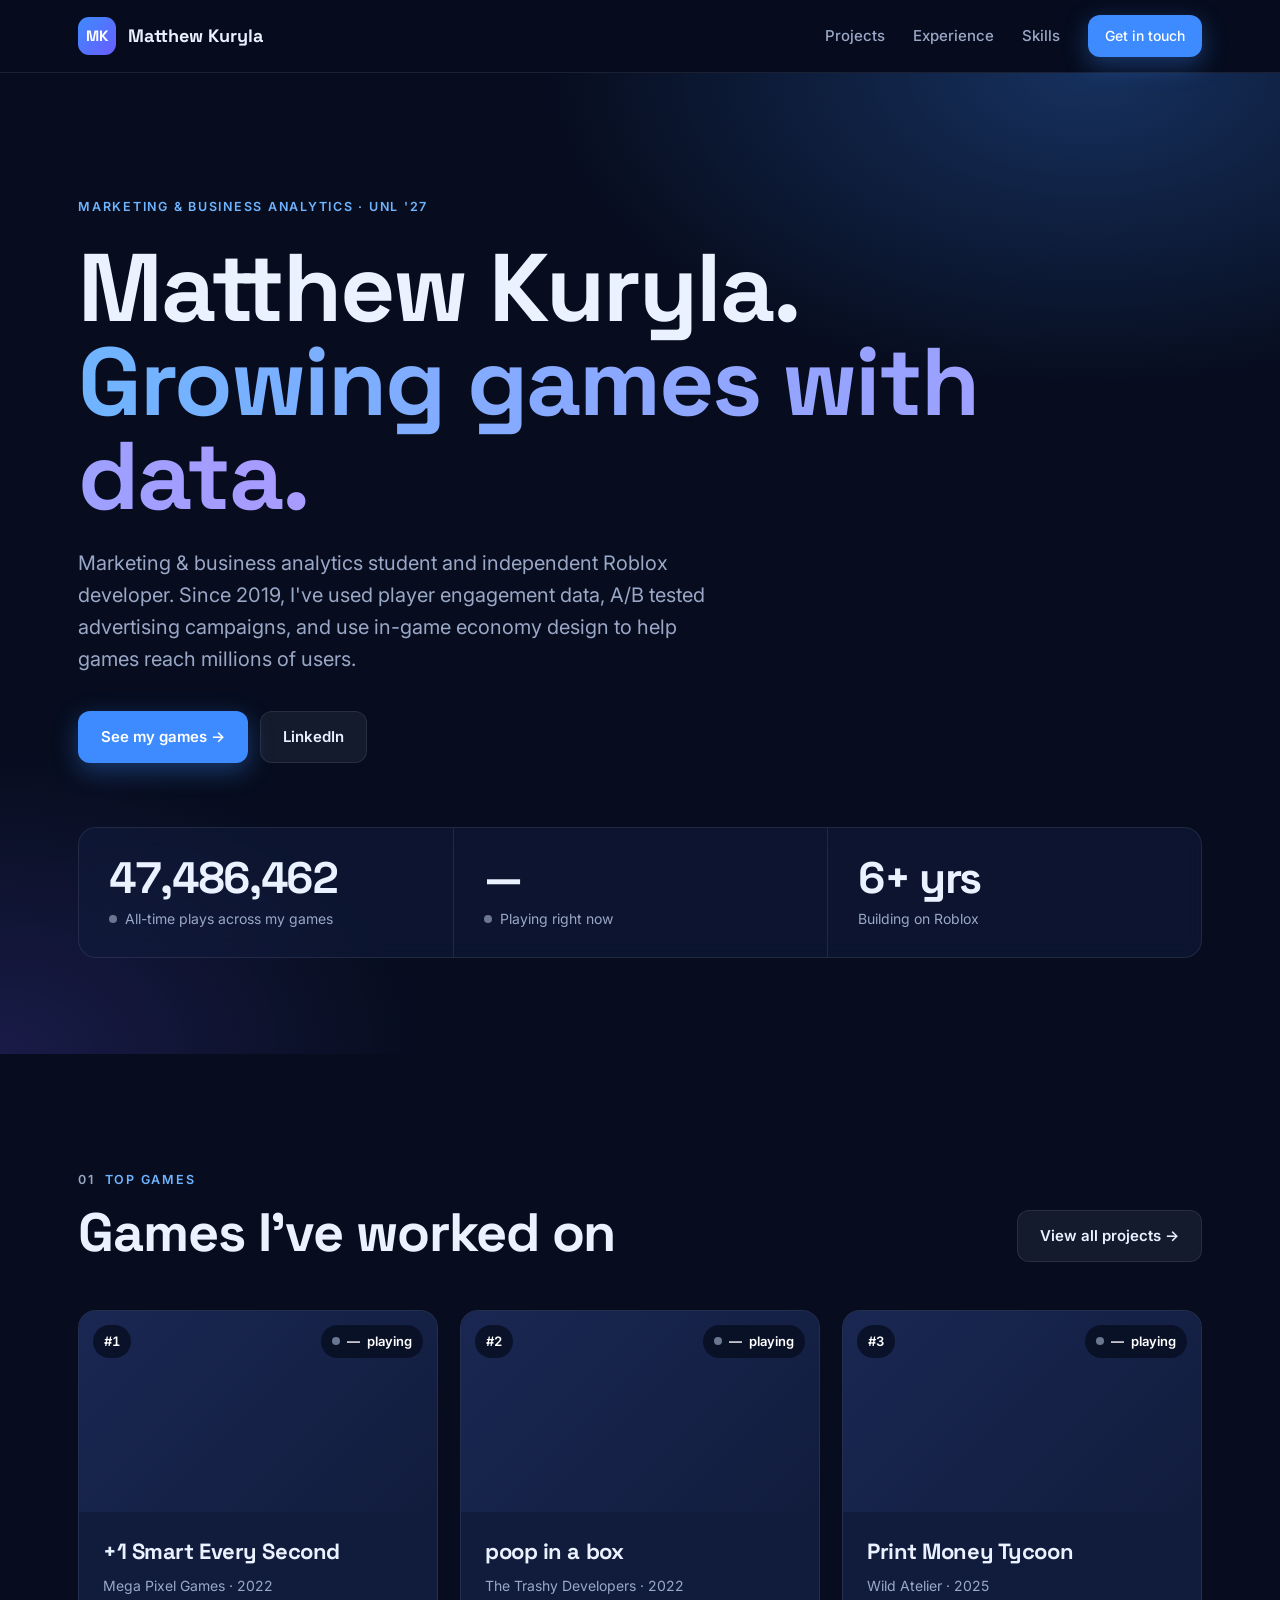
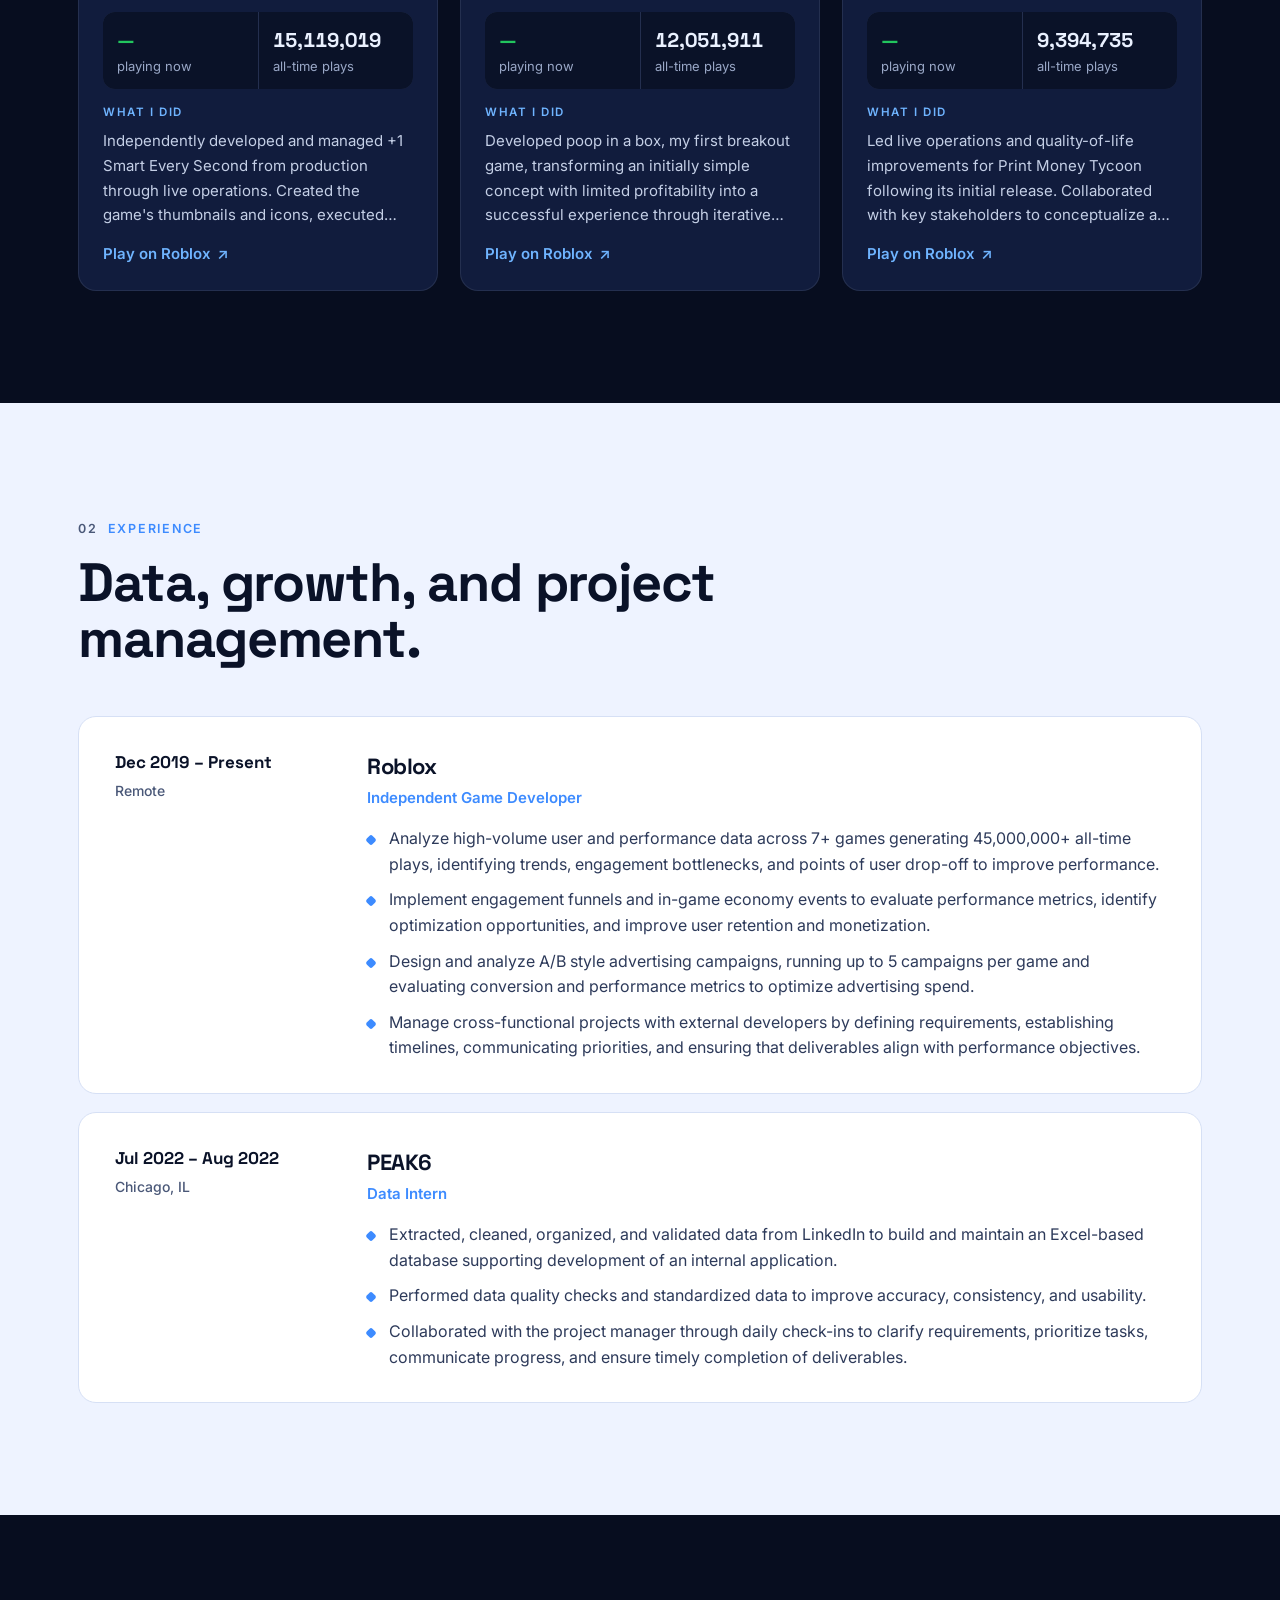
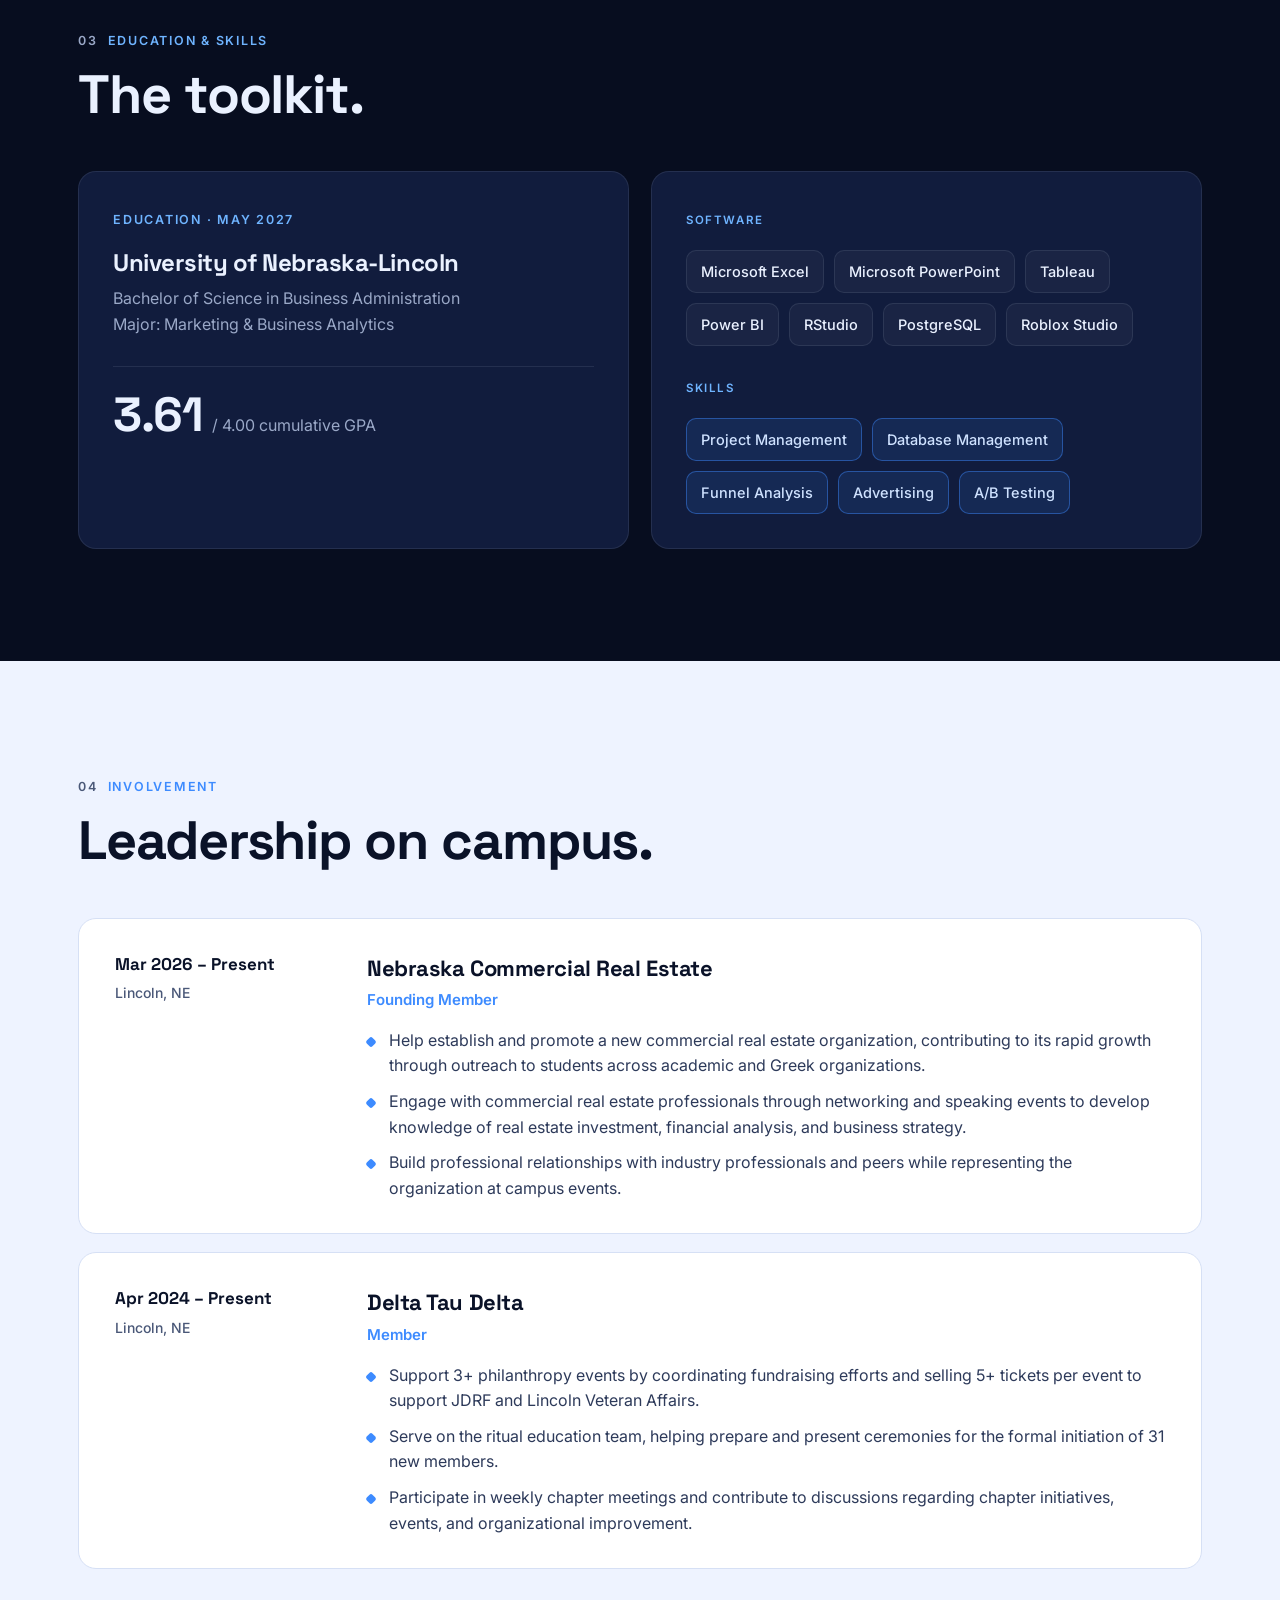
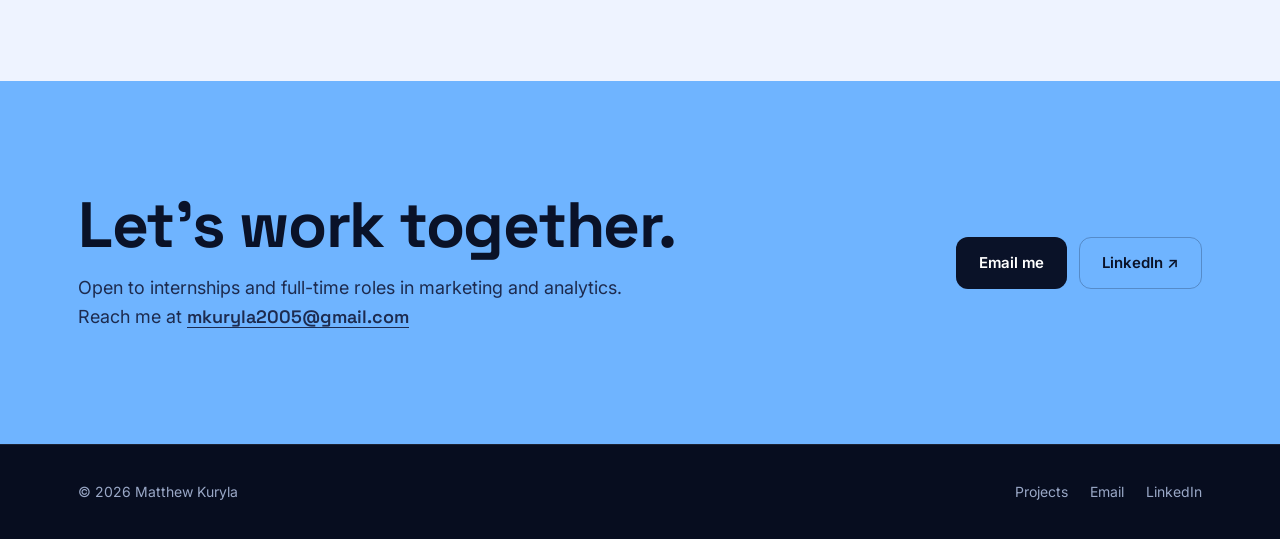
==== commit 78aab39d: "Add game bios, new hero text, accurate live counts" ====
--- a/index.html
+++ b/index.html
@@ -9,7 +9,7 @@
   <link rel="preconnect" href="https://fonts.googleapis.com">
   <link rel="preconnect" href="https://fonts.gstatic.com" crossorigin>
   <link href="https://fonts.googleapis.com/css2?family=Inter:wght@400;500;600;700&family=Space+Grotesk:wght@500;600;700&display=swap" rel="stylesheet">
-  <link rel="stylesheet" href="style.css">
+  <link rel="stylesheet" href="style.css?v=3">
 </head>
 <body>
   <nav class="nav">
@@ -29,18 +29,18 @@
     <div class="container">
       <span class="eyebrow">Marketing &amp; Business Analytics · UNL '27</span>
       <h1>Matthew Kuryla.<br><span class="grad">Growing games with data.</span></h1>
-      <p class="lead">Business analytics student and independent Roblox developer. Since 2019 I've used player data, A/B tested ad campaigns, and in-game economy design to help games reach tens of millions of plays.</p>
+      <p class="lead">Marketing &amp; business analytics student and independent Roblox developer. Since 2019, I've used player engagement data, A/B tested advertising campaigns, and use in-game economy design to help games reach millions of users.</p>
       <div class="btn-row">
         <a class="btn btn-primary" href="projects.html">See my games →</a>
         <a class="btn btn-ghost" href="https://www.linkedin.com/in/matthew-kuryla/" target="_blank" rel="noopener">LinkedIn</a>
       </div>
       <div class="hero-stats">
         <div>
-          <div class="stat-num" data-total="visits">0</div>
+          <div class="stat-num pending" data-total="visits">—</div>
           <div class="stat-label"><span class="live-dot off total-dot"></span>All-time plays across my games</div>
         </div>
         <div>
-          <div class="stat-num" data-total="playing">0</div>
+          <div class="stat-num pending" data-total="playing">—</div>
           <div class="stat-label"><span class="live-dot off total-dot"></span>Playing right now</div>
         </div>
         <div>
@@ -50,13 +50,6 @@
       </div>
     </div>
   </header>
-
-  <div class="marquee" aria-hidden="true">
-    <div class="marquee-track">
-      <span>Funnel Analysis</span><span>A/B Testing</span><span>Advertising</span><span>Project Management</span><span>Database Management</span><span>Power BI</span><span>Tableau</span><span>PostgreSQL</span><span>Roblox Studio</span>
-      <span>Funnel Analysis</span><span>A/B Testing</span><span>Advertising</span><span>Project Management</span><span>Database Management</span><span>Power BI</span><span>Tableau</span><span>PostgreSQL</span><span>Roblox Studio</span>
-    </div>
-  </div>
 
   <section id="games-preview">
     <div class="container">
@@ -213,7 +206,7 @@
     </div>
   </footer>
 
-  <script src="games.js"></script>
-  <script src="projects.js"></script>
+  <script src="games.js?v=3"></script>
+  <script src="projects.js?v=3"></script>
 </body>
 </html>
--- a/style.css
+++ b/style.css
@@ -116,8 +116,8 @@
   display: grid;
   grid-template-columns: repeat(3, 1fr);
   gap: 12px;
-  opacity: 0.32;
-  filter: blur(6px) saturate(1.2);
+  opacity: 0.6;
+  filter: blur(2px) saturate(1.15);
   transform: rotate(-4deg) scale(1.08);
 }
 .hero-bg div { background-size: cover; background-position: center; border-radius: 16px; min-height: 240px; }
@@ -129,19 +129,8 @@
   background:
     radial-gradient(900px 520px at 85% 0%, rgba(61, 139, 255, 0.28), transparent 60%),
     radial-gradient(700px 500px at 0% 100%, rgba(106, 92, 255, 0.18), transparent 60%),
-    linear-gradient(180deg, rgba(7, 13, 31, 0.78) 0%, rgba(7, 13, 31, 0.92) 70%, var(--ink) 100%);
-}
-.hero::after {
-  content: "";
-  position: absolute;
-  inset: 0;
-  z-index: -1;
-  background-image:
-    linear-gradient(var(--line) 1px, transparent 1px),
-    linear-gradient(90deg, var(--line) 1px, transparent 1px);
-  background-size: 64px 64px;
-  mask-image: radial-gradient(ellipse at 50% 30%, #000 30%, transparent 75%);
-  -webkit-mask-image: radial-gradient(ellipse at 50% 30%, #000 30%, transparent 75%);
+    linear-gradient(90deg, rgba(7, 13, 31, 0.88) 0%, rgba(7, 13, 31, 0.55) 60%, rgba(7, 13, 31, 0.35) 100%),
+    linear-gradient(180deg, rgba(7, 13, 31, 0.2) 0%, rgba(7, 13, 31, 0.45) 70%, var(--ink) 100%);
 }
 .hero h1 { font-size: clamp(46px, 8vw, 96px); line-height: 0.98; font-weight: 700; margin: 22px 0 24px; }
 .hero h1 .grad {
@@ -181,30 +170,6 @@
   70% { box-shadow: 0 0 0 8px rgba(34, 197, 94, 0); }
   100% { box-shadow: 0 0 0 0 rgba(34, 197, 94, 0); }
 }
-
-.marquee {
-  background: var(--accent);
-  color: #fff;
-  overflow: hidden;
-  padding: 18px 0;
-  border-top: 1px solid rgba(255, 255, 255, 0.15);
-  border-bottom: 1px solid rgba(255, 255, 255, 0.15);
-}
-.marquee-track { display: flex; width: max-content; animation: scroll 38s linear infinite; }
-.marquee-track span {
-  font-family: var(--display);
-  font-weight: 700;
-  font-size: 22px;
-  text-transform: uppercase;
-  letter-spacing: 0.02em;
-  padding: 0 28px;
-  display: inline-flex;
-  align-items: center;
-  gap: 56px;
-  white-space: nowrap;
-}
-.marquee-track span::after { content: "✦"; font-size: 16px; opacity: 0.7; }
-@keyframes scroll { to { transform: translateX(-50%); } }
 
 section { padding: 112px 0; position: relative; }
 .light { background: var(--paper); color: var(--ink-text); }
@@ -257,7 +222,10 @@
 .game-stats div { background: var(--navy); padding: 12px 14px; font-size: 13px; color: var(--muted); }
 .game-stats strong { display: block; font-family: var(--display); font-size: 20px; color: var(--text); font-variant-numeric: tabular-nums; }
 .game-stats .now strong { color: var(--live); }
-.bio { color: #c4cfe6; margin: 0; font-size: 15px; }
+.role-label { font-size: 11.5px; font-weight: 600; letter-spacing: 0.14em; text-transform: uppercase; color: var(--accent-2); margin-bottom: -6px; }
+.bio { color: #c4cfe6; margin: 0; font-size: 15px; line-height: 1.65; }
+.games-grid.three .bio { display: -webkit-box; -webkit-line-clamp: 4; -webkit-box-orient: vertical; overflow: hidden; }
+.loading .stat-num, .stat-num.pending { color: var(--muted); }
 .game-link { margin-top: auto; color: var(--accent-2); font-weight: 600; font-size: 15px; display: inline-flex; gap: 6px; align-items: center; }
 .game-link span { transition: transform 0.2s; }
 .game:hover .game-link span { transform: translate(2px, -2px); }
@@ -269,8 +237,9 @@
 .game.featured .game-stats strong { font-size: 26px; }
 .game.featured .game-link { margin-top: 8px; }
 
-.skeleton .thumb { animation: shimmer 1.4s infinite alternate; }
-@keyframes shimmer { to { opacity: 0.6; } }
+.game.skeleton { min-height: 360px; animation: shimmer 1.2s ease-in-out infinite alternate; }
+.game.skeleton .thumb { aspect-ratio: 16 / 9; }
+@keyframes shimmer { from { opacity: 0.55; } to { opacity: 0.9; } }
 
 .live-note { color: var(--muted); font-size: 13px; margin-top: 18px; display: flex; align-items: center; gap: 8px; }
 
@@ -323,16 +292,6 @@
   overflow: hidden;
   isolation: isolate;
 }
-.cta::before {
-  content: "";
-  position: absolute;
-  inset: 0;
-  z-index: -1;
-  background-image:
-    linear-gradient(rgba(10, 18, 40, 0.07) 1px, transparent 1px),
-    linear-gradient(90deg, rgba(10, 18, 40, 0.07) 1px, transparent 1px);
-  background-size: 56px 56px;
-}
 .cta .container { display: flex; justify-content: space-between; align-items: center; gap: 40px; flex-wrap: wrap; }
 .cta h2 { font-size: clamp(36px, 5.5vw, 64px); line-height: 1.02; max-width: 620px; }
 .cta p { margin: 16px 0 0; font-size: 18px; color: #1d2b4f; }
@@ -360,7 +319,7 @@
 .reveal.in { opacity: 1; transform: none; }
 
 @media (prefers-reduced-motion: reduce) {
-  .marquee-track, .live-dot { animation: none; }
+  .live-dot { animation: none; }
   .reveal { opacity: 1; transform: none; transition: none; }
   html { scroll-behavior: auto; }
 }
@@ -386,5 +345,4 @@
   .hero-stats > div + div { border-left: 0; border-top: 1px solid var(--line); }
   .games-grid, .games-grid.three, .counter-row { grid-template-columns: 1fr; }
   .entry, .panel, .counter { padding: 24px; }
-  .marquee-track span { font-size: 18px; gap: 40px; padding: 0 20px; }
-}
+}
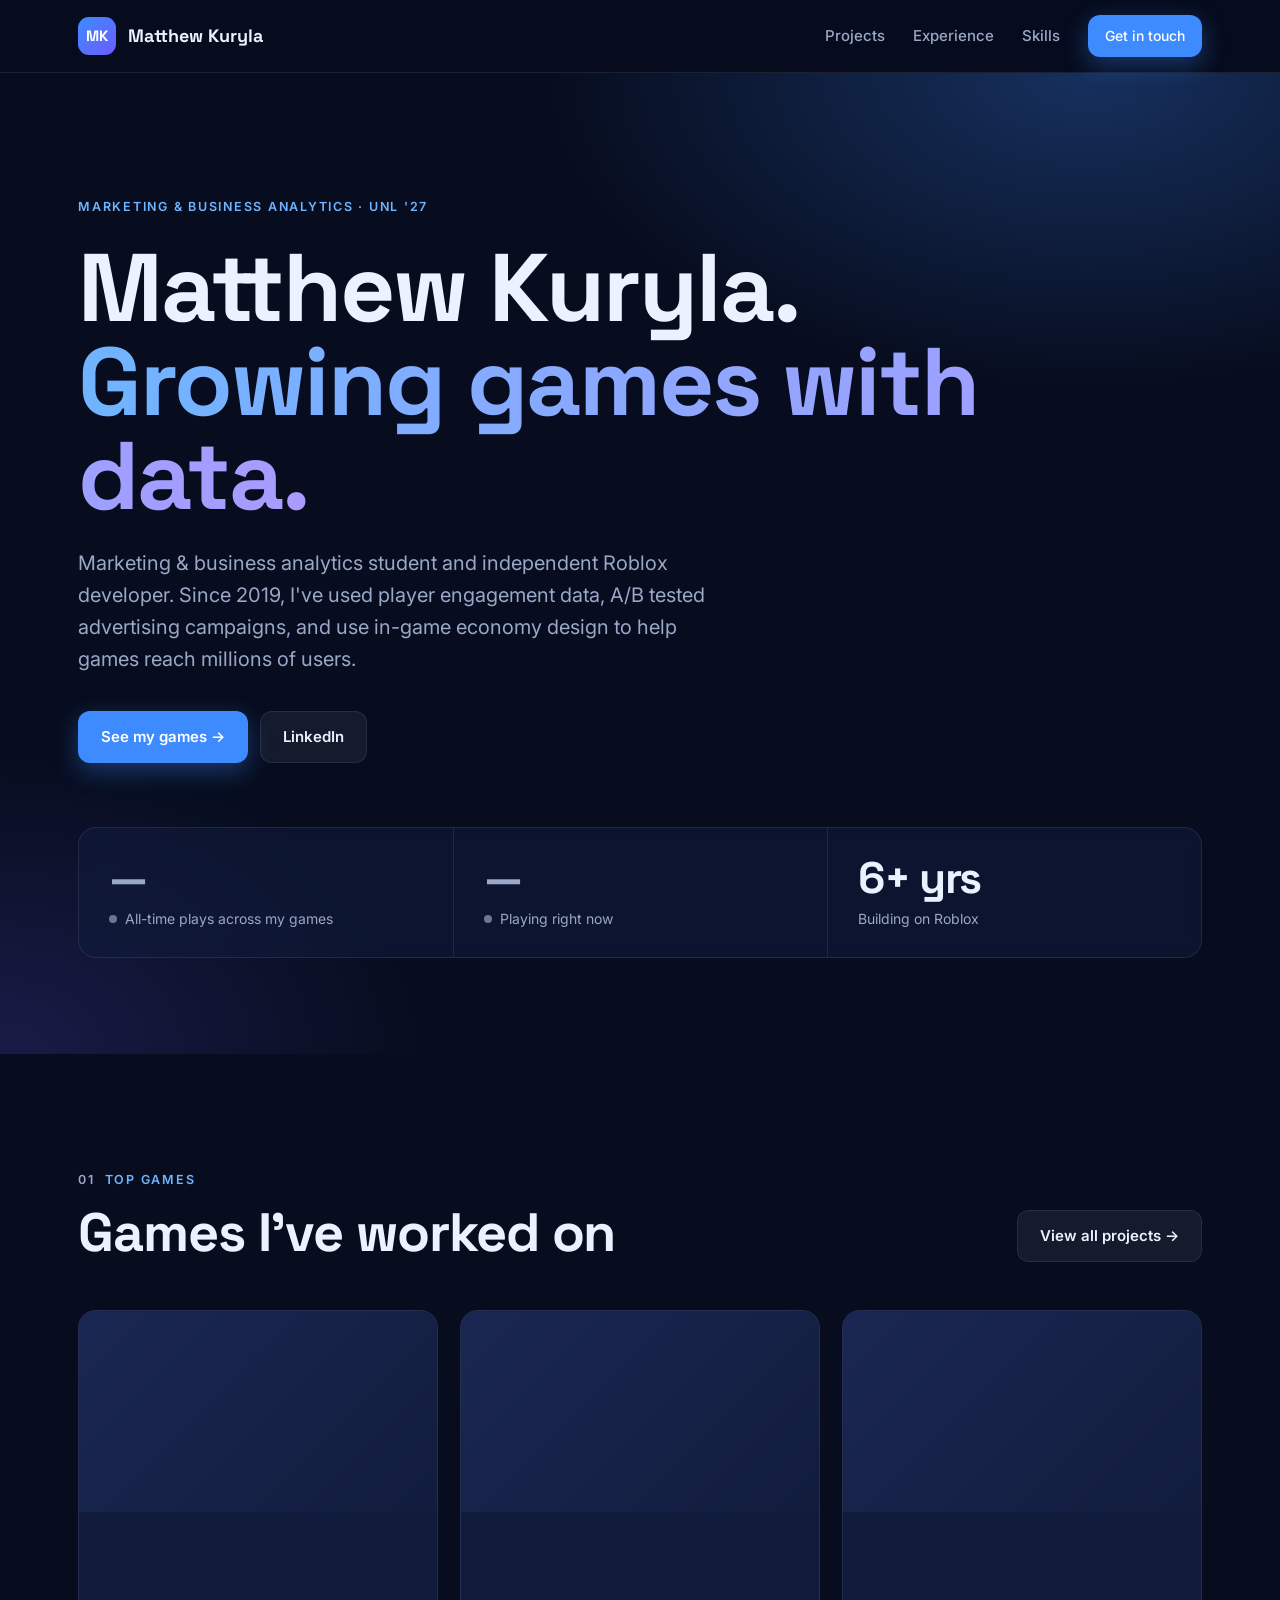
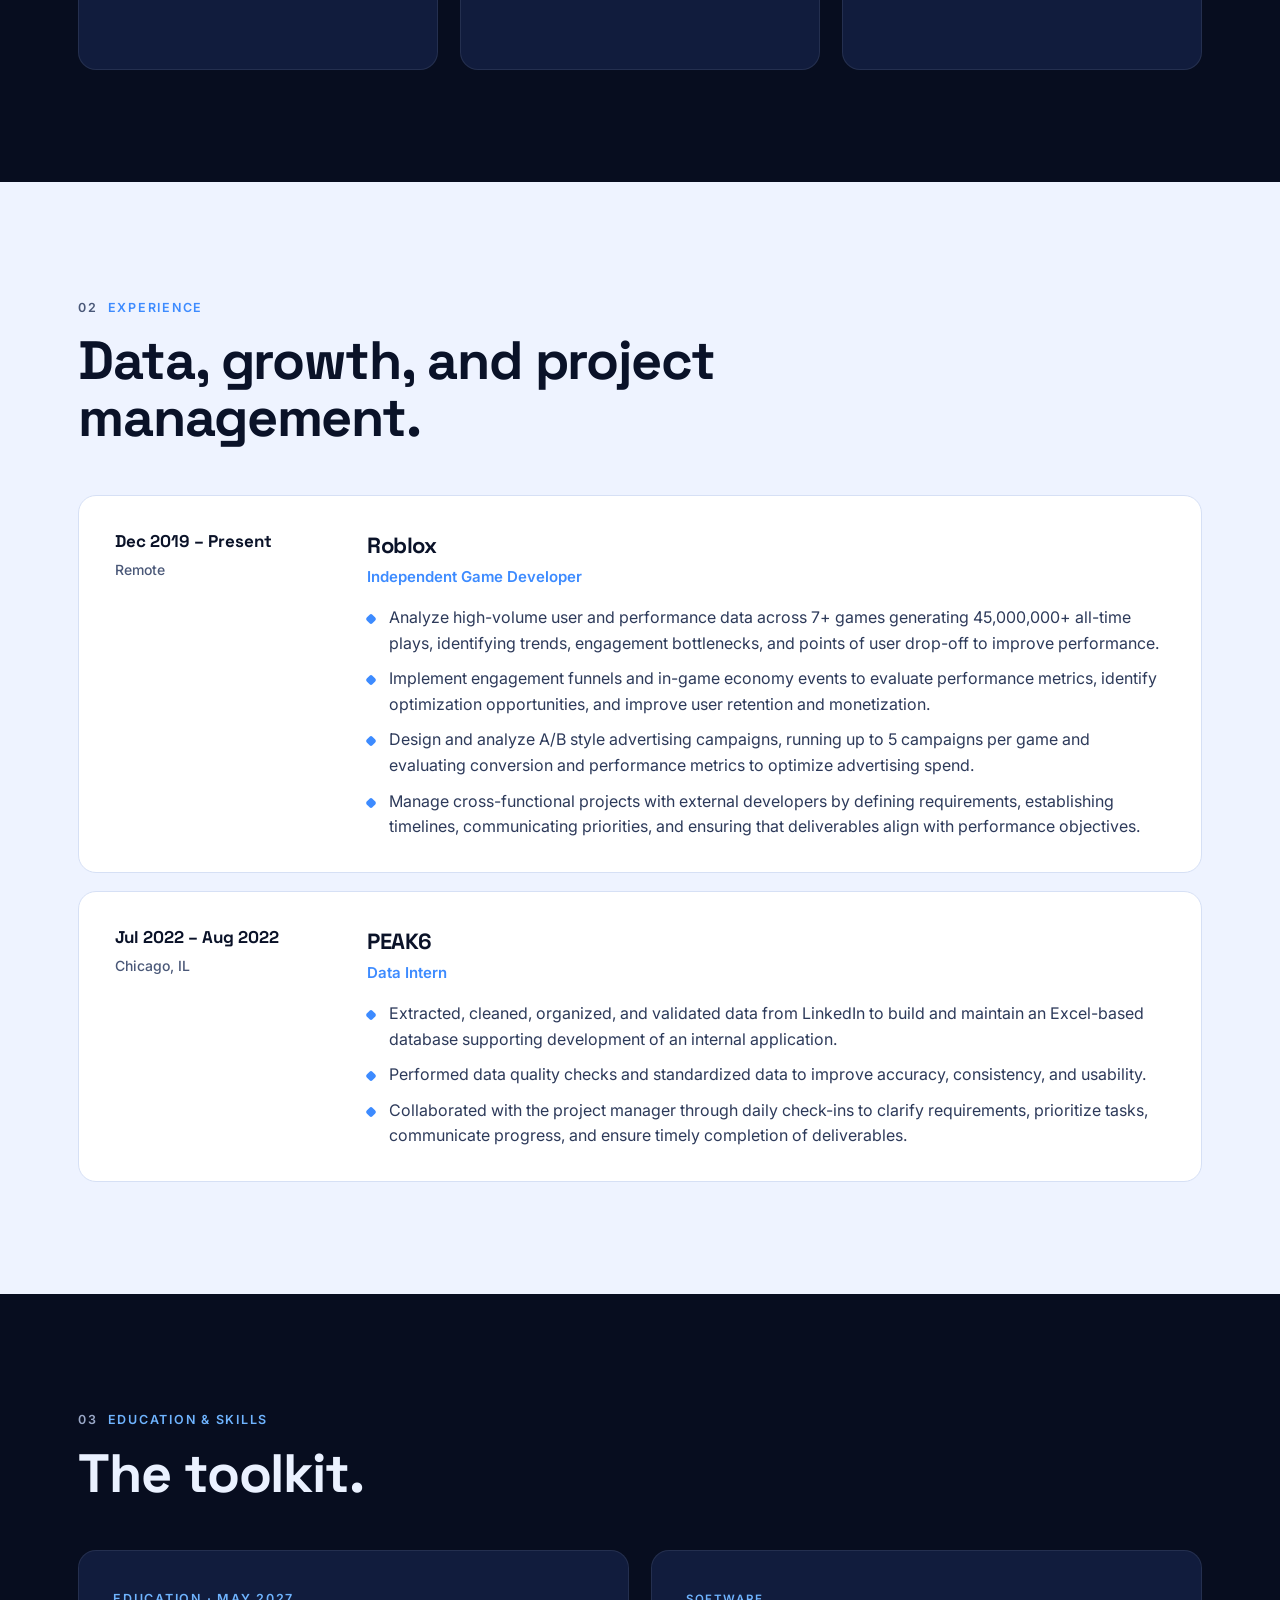
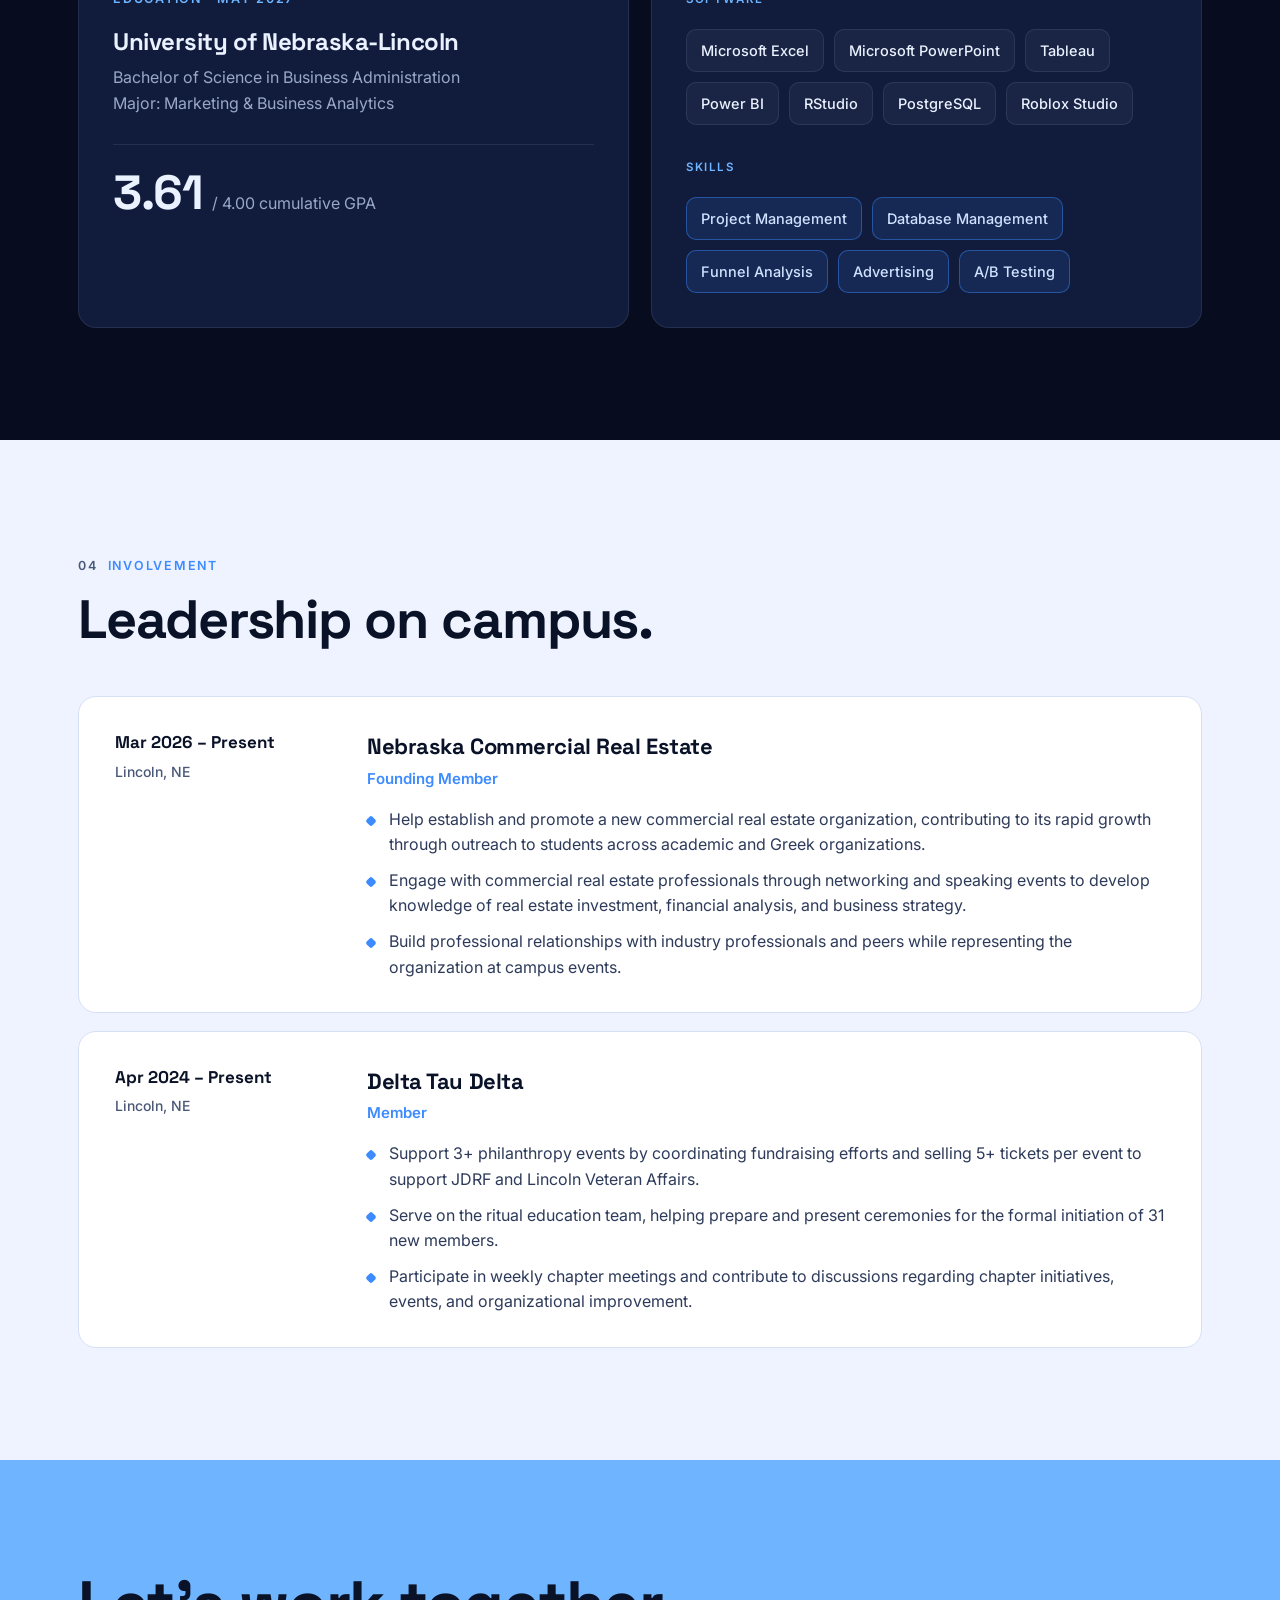
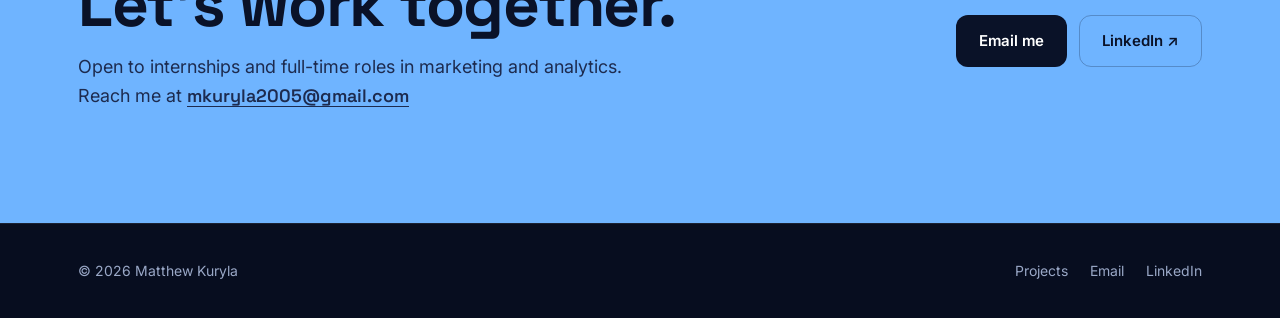
==== commit e9a24803: "Retry live stats when rate limited, cache recent counts" ====
--- a/index.html
+++ b/index.html
@@ -9,7 +9,7 @@
   <link rel="preconnect" href="https://fonts.googleapis.com">
   <link rel="preconnect" href="https://fonts.gstatic.com" crossorigin>
   <link href="https://fonts.googleapis.com/css2?family=Inter:wght@400;500;600;700&family=Space+Grotesk:wght@500;600;700&display=swap" rel="stylesheet">
-  <link rel="stylesheet" href="style.css?v=3">
+  <link rel="stylesheet" href="style.css?v=4">
 </head>
 <body>
   <nav class="nav">
@@ -206,7 +206,7 @@
     </div>
   </footer>
 
-  <script src="games.js?v=3"></script>
-  <script src="projects.js?v=3"></script>
+  <script src="games.js?v=4"></script>
+  <script src="projects.js?v=4"></script>
 </body>
 </html>
